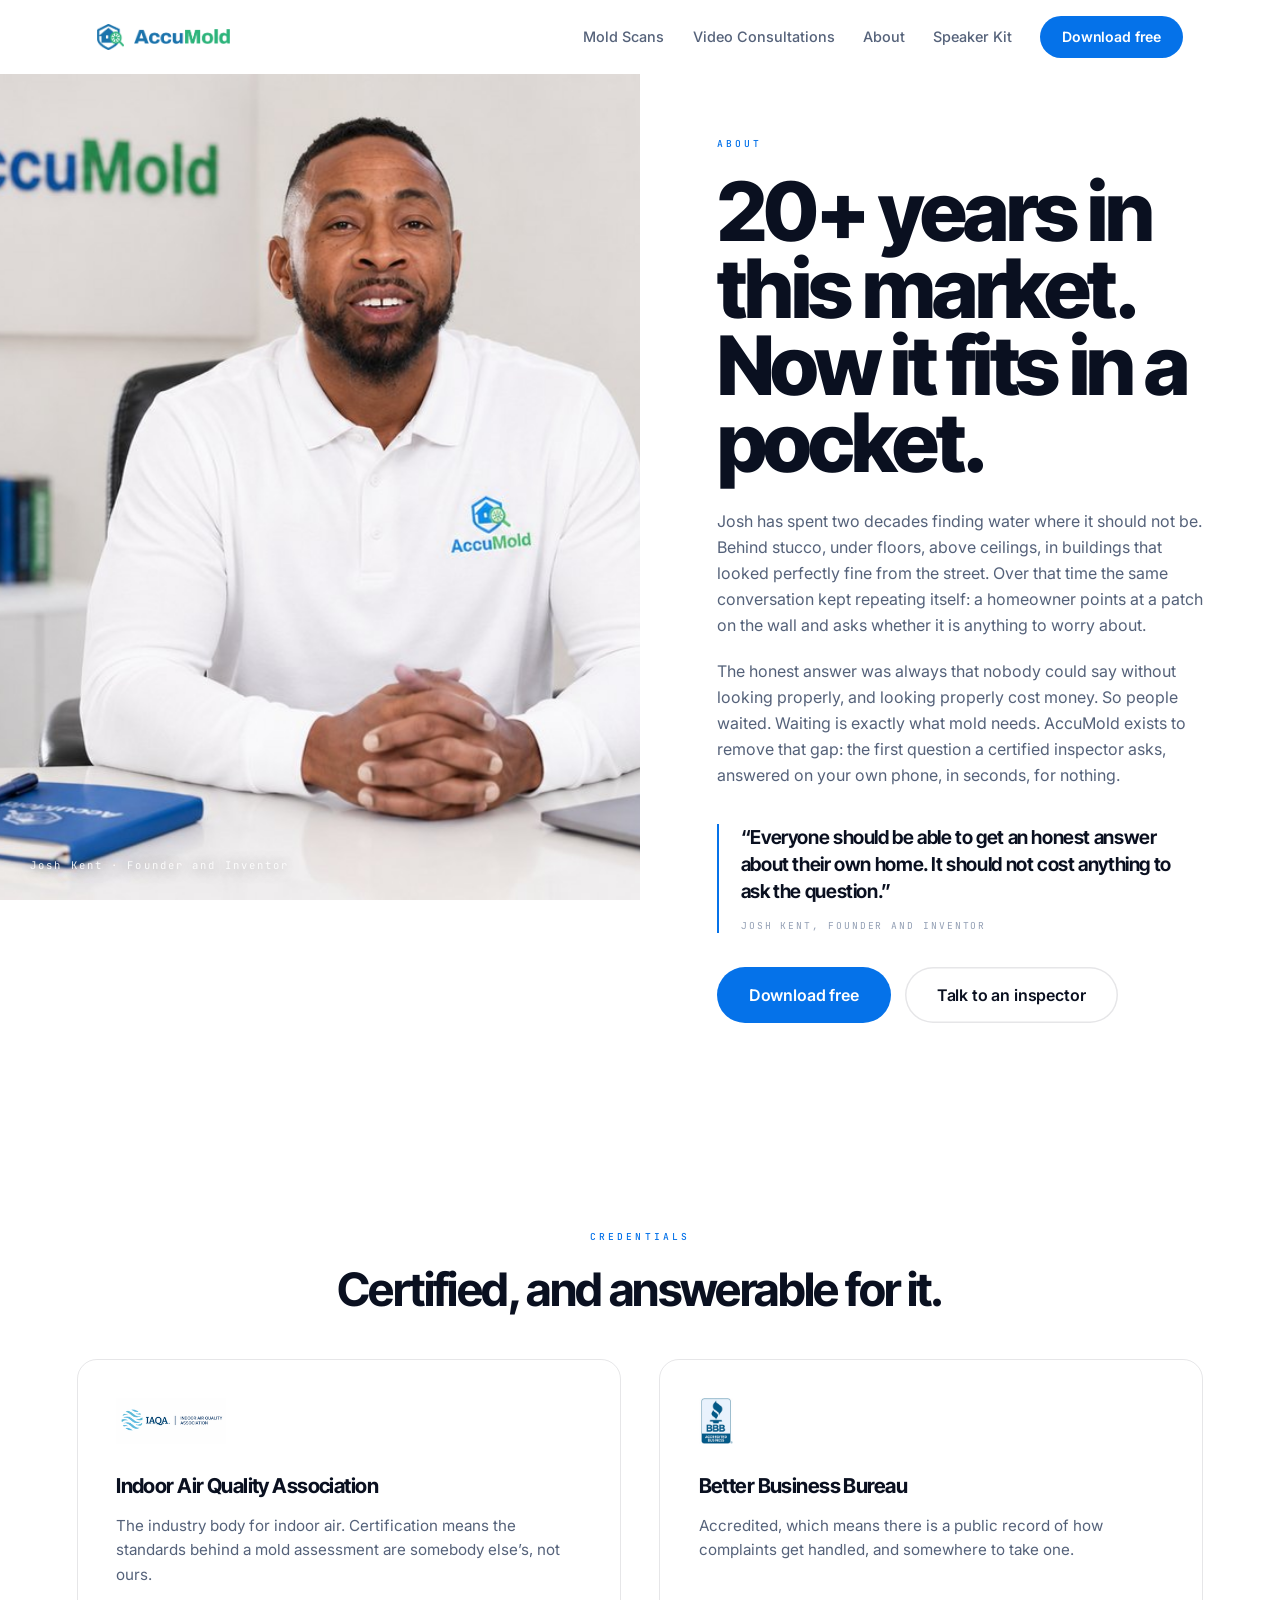
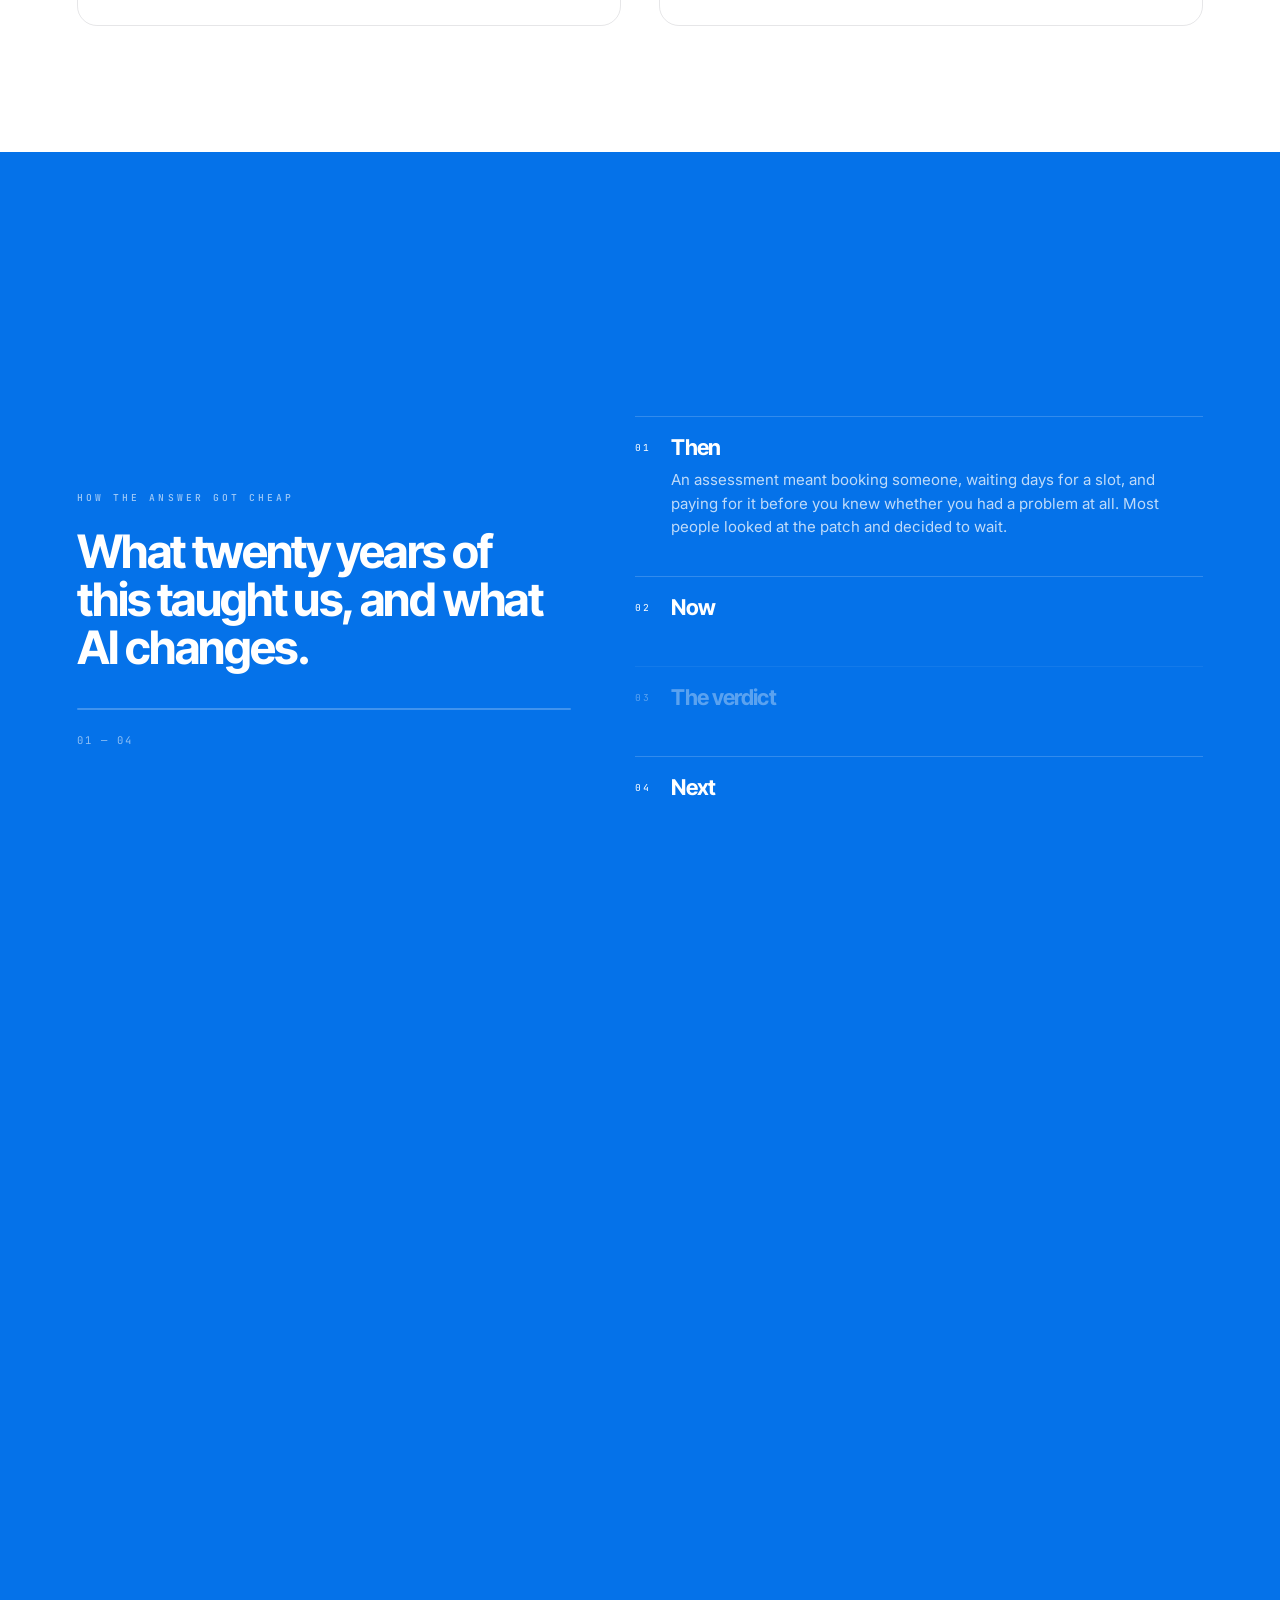
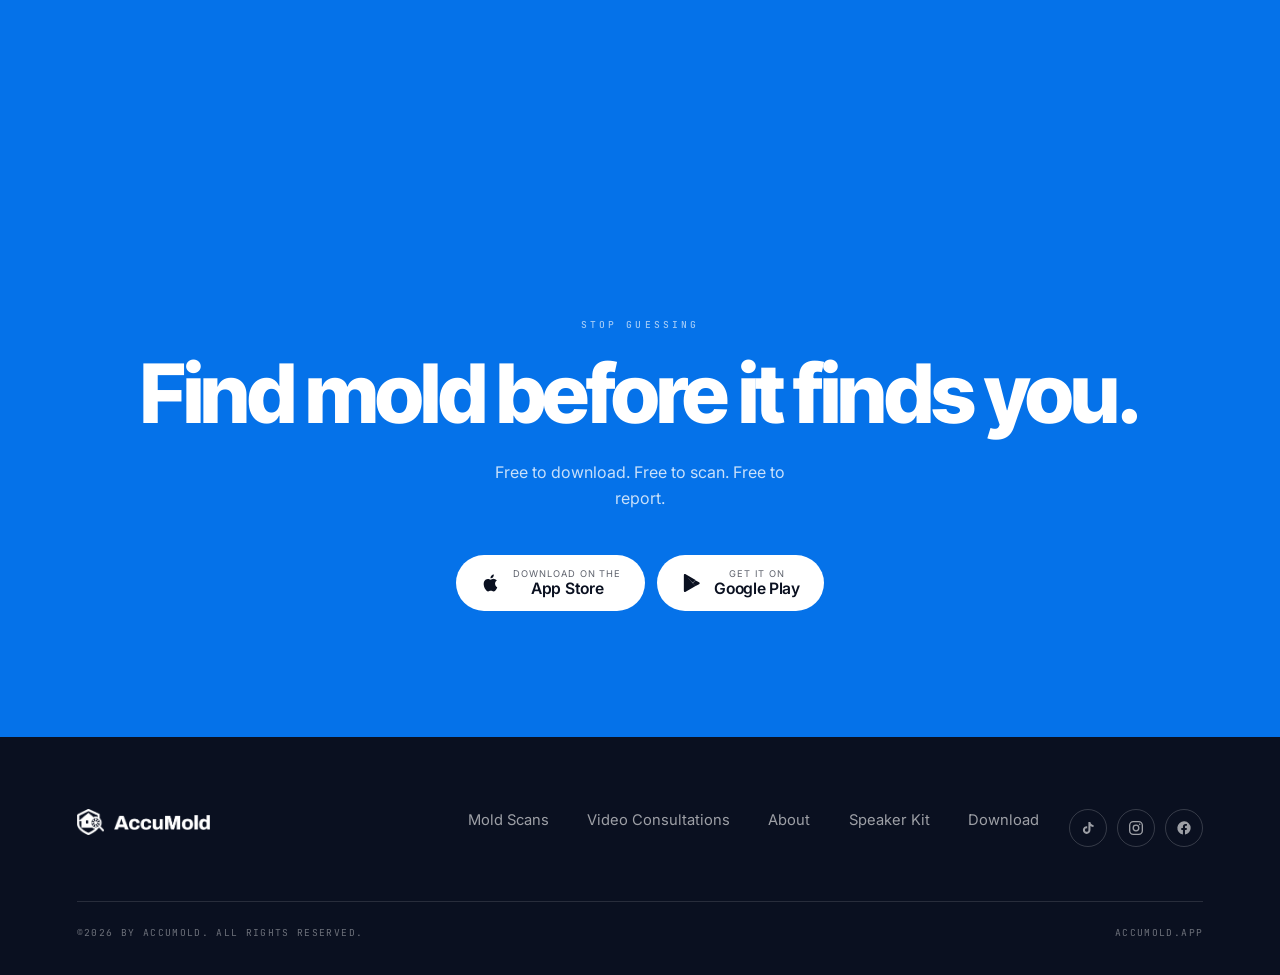
==== about.html @ d43b257e "Carry the chosen length into payment, and give the screens the app's room Picking 45 or 60 minutes s" ====
<!doctype html>
<html lang="en">
<head>
<meta charset="utf-8">
<meta name="viewport" content="width=device-width, initial-scale=1">
<title>About AccuMold</title>
<meta name="description" content="AccuMold is a free AI mold detector from founder Josh, IAQA certified and BBB accredited, with 20+ years in mold, moisture and water damage.">
<link rel="icon" href="assets/ui/favicon.png">
<link rel="preconnect" href="https://fonts.googleapis.com">
<link rel="preconnect" href="https://fonts.gstatic.com" crossorigin>
<link href="https://fonts.googleapis.com/css2?family=Inter:wght@400;500;600;700;800&family=Inter+Tight:wght@600;700;800&family=JetBrains+Mono:wght@400;500&display=swap" rel="stylesheet">
<link rel="stylesheet" href="css/v2.css?v=127">
<script>
/* Set before the loader can paint, so a repeat page hides it with no flash.
   sessionStorage, not localStorage: once per visit, and a person coming back
   tomorrow gets the loader again. try/catch because storage throws outright
   in some privacy modes. */
try{ if(sessionStorage.getItem('am-seen')) document.documentElement.className += ' seen'; }catch(e){}
</script>
<style>
/* Loader. Timed entirely in CSS — if the JS never runs, or throws, the page
   still uncovers itself on schedule. */
html.seen #load{ display:none }
#load{
  position:fixed; inset:0; z-index:9999; background:#fff;
  display:flex; flex-direction:column; align-items:center; justify-content:center; gap:24px;
  animation:ldOut .5s cubic-bezier(.16,1,.3,1) 1.85s forwards;
}
#load .ld-lens{ position:relative; width:104px; height:104px; display:grid; place-items:center; }
#load .ld-lens b{ position:absolute; width:17px; height:17px; border:2px solid #0572E9; }
#load .ld-lens b:nth-child(1){ top:0; left:0; border-right:0; border-bottom:0 }
#load .ld-lens b:nth-child(2){ top:0; right:0; border-left:0; border-bottom:0 }
#load .ld-lens b:nth-child(3){ bottom:0; right:0; border-left:0; border-top:0 }
#load .ld-lens b:nth-child(4){ bottom:0; left:0; border-right:0; border-top:0 }
#load .ld-sweep{
  position:absolute; left:9%; right:9%; top:0; height:1.5px;
  background:linear-gradient(90deg,transparent,#0572E9,transparent);
  z-index:2; animation:ldSweep 1.15s ease-in-out infinite;
}
#load img{ width:42px; height:auto; }
#load .ld-bar{ width:132px; height:2px; border-radius:2px; background:rgba(5,114,233,.16); overflow:hidden; }
#load .ld-bar i{ display:block; height:100%; width:0; background:#0572E9; animation:ldFill 1.85s cubic-bezier(.45,0,.15,1) forwards; }
@keyframes ldSweep{ 0%,100%{ top:4%; opacity:0 } 14%,86%{ opacity:1 } 50%{ top:calc(96% - 1.5px) } }
@keyframes ldFill{ to{ width:100% } }
@keyframes ldOut{ to{ opacity:0; visibility:hidden; pointer-events:none } }
@media(prefers-reduced-motion:reduce){
  #load{ animation-delay:.2s }
  #load .ld-sweep{ animation:none; top:50%; opacity:.5 }
  #load .ld-bar i{ animation-duration:.2s }
}
</style>
</head>
<body>

<div id="load" aria-hidden="true">
  <div class="ld-lens">
    <b></b><b></b><b></b><b></b>
    <i class="ld-sweep"></i>
    <img src="assets/ui/logo-mark.png" alt="">
  </div>
  <div class="ld-bar"><i></i></div>
</div>

<script>
/* The CSS animation does the fade, but animations are paused in a hidden tab.
   A timer still fires there, so this guarantees the loader is gone either way.
   Inline and immediate, so it does not wait on v2.js. */
try{ sessionStorage.setItem('am-seen','1'); }catch(e){}
setTimeout(function(){ var l = document.getElementById('load'); if (l) l.remove(); }, 2400);
</script>


<header class="nav" data-on="white">
  <div class="nav-in">
    <a class="brand" href="index.html" aria-label="AccuMold">
      <img src="assets/ui/logo-mark.png" alt="">
      <img class="word" src="assets/ui/logo-word.png" alt="AccuMold">
    </a>
    <button class="burger" aria-expanded="false" aria-label="Menu"><i></i><i></i><i></i></button>
    <nav class="links">
      <a href="index.html#how">Mold Scans</a>
      <!-- Reporting: hidden 9.16.26 on Josh's instruction until the page exists. Restore this link when it does. -->
      <a href="consultations.html">Video Consultations</a>
      <a href="about.html">About</a>
      <a href="speaker-kit.html">Speaker Kit</a>
      <a class="b" href="index.html#get">Download free</a>
    </nav>
  </div>
</header>

<!-- ============ 1 · JOSH ============ -->
<section class="jsplit">
  <figure class="jsplit-img">
    <img src="assets/team/josh.jpg" alt="Josh, founder of AccuMold, at his desk">
    <figcaption class="num">Josh Kent &middot; Founder and Inventor</figcaption>
  </figure>

  <div class="jsplit-txt">
    <div data-r>
      <p class="kicker">About</p>
      <h1 class="d2">20+ years in this market. Now it fits in a pocket.</h1>

      <p class="t1" style="margin:28px 0 0">
        Josh has spent two decades finding water where it should not be. Behind
        stucco, under floors, above ceilings, in buildings that looked perfectly
        fine from the street. Over that time the same conversation kept
        repeating itself: a homeowner points at a patch on the wall and asks
        whether it is anything to worry about.
      </p>
      <p class="t1" style="margin:20px 0 0">
        The honest answer was always that nobody could say without looking
        properly, and looking properly cost money. So people waited. Waiting is
        exactly what mold needs. AccuMold exists to remove that gap: the first
        question a certified inspector asks, answered on your own phone, in
        seconds, for nothing.
      </p>

      <blockquote class="pull">
        &ldquo;Everyone should be able to get an honest answer about their own
        home. It should not cost anything to ask the question.&rdquo;
        <cite>Josh Kent, Founder and Inventor</cite>
      </blockquote>

      <div class="row" style="margin-top:34px">
        <a class="b" href="index.html#get">Download free</a>
        <a class="b b-ghost" href="consultations.html">Talk to an inspector</a>
      </div>
    </div>
  </div>
</section>

<!-- ============ 3 · CREDENTIALS ============ -->
<section class="panel panel-auto">
  <div class="inner mid">
    <div data-r style="margin-bottom:clamp(34px,5vh,54px)">
      <p class="kicker">Credentials</p>
      <h2 class="d3">Certified, and answerable for it.</h2>
    </div>
    <div class="creds" data-r data-d="1">
      <div class="cred">
        <img src="assets/img/trust-iaqa.png" alt="Indoor Air Quality Association">
        <h3>Indoor Air Quality Association</h3>
        <p>The industry body for indoor air. Certification means the standards
          behind a mold assessment are somebody else&rsquo;s, not ours.</p>
      </div>
      <div class="cred">
        <img src="assets/img/trust-bbb.png" alt="BBB Accredited Business">
        <h3>Better Business Bureau</h3>
        <p>Accredited, which means there is a public record of how complaints
          get handled, and somewhere to take one.</p>
      </div>
    </div>
  </div>
</section>

<!-- ============ 4 · THE VISION, ON SCROLL ============ -->
<section class="vision blue" data-vision>
  <div class="v-stage">
    <div class="v-stick">
      <div class="v-grid">
        <div class="v-left">
          <p class="kicker">How the answer got cheap</p>
          <h2 class="d3">What twenty years of this taught us, and what AI changes.</h2>
          <div class="v-rail"><i></i></div>
          <span class="num" data-v-count>01 / 04</span>
        </div>

        <ol class="v-steps">
          <li class="on">
            <span class="n">01</span>
            <div>
              <h3>Then</h3>
              <p>An assessment meant booking someone, waiting days for a slot, and paying for it before you knew whether you had a problem at all. Most people looked at the patch and decided to wait.</p>
            </div>
          </li>
          <li>
            <span class="n">02</span>
            <div>
              <h3>Now</h3>
              <p>One photo, answered in seconds, free and with no limit on how many. It is the same first question a certified inspector asks, asked by the app instead.</p>
            </div>
          </li>
          <li>
            <span class="n">03</span>
            <div>
              <h3>The verdict</h3>
              <p>Low, Moderate or High, with the reasoning written out. Low means keep an eye on it. Moderate means dry it out and scan again in 48 hours. High means get it looked at.</p>
            </div>
          </li>
          <li>
            <span class="n">04</span>
            <div>
              <h3>Next</h3>
              <p>Humidity and temperature watched over time, so the app can tell you a room is heading for trouble before there is anything to photograph.</p>
            </div>
          </li>
        </ol>
      </div>
    </div>
  </div>
</section>

<!-- ============ 6 · DOWNLOAD ============ -->
<section class="panel blue panel-auto" id="get">
  <div class="inner mid">
    <div data-r>
      <p class="kicker">Stop guessing</p>
      <h2 class="d2 narrow">Find mold before it finds you.</h2>
      <p class="t1" style="max-width:34ch;margin:28px auto 44px">Free to download. Free to scan. Free to report.</p>
    </div>
    <div class="stores" data-r data-d="1"><a class="store" href="https://apps.apple.com/us/app/accumold-ai-mold-detector/id6756345105" target="_blank" rel="noopener"><svg width="22" height="22" viewBox="0 0 24 24" fill="currentColor"><path d="M16.4 12.8c0-2.3 1.9-3.4 2-3.5-1.1-1.6-2.8-1.8-3.4-1.8-1.4-.2-2.8.9-3.5.9s-1.8-.8-3-.8c-1.5 0-2.9.9-3.7 2.3-1.6 2.7-.4 6.8 1.1 9 .8 1.1 1.7 2.3 2.9 2.3 1.2 0 1.6-.7 3-.7s1.8.7 3 .7 2-1.1 2.8-2.2c.9-1.2 1.2-2.4 1.2-2.5 0 0-2.4-.9-2.4-3.7ZM14.2 5.6c.6-.8 1-1.9.9-3-.9 0-2 .6-2.7 1.4-.6.7-1.1 1.8-.9 2.9 1 0 2.1-.5 2.7-1.3Z"/></svg><div><span>Download on the</span><strong>App Store</strong></div></a><a class="store" href="https://play.google.com/store/apps/details?id=com.accumold.ai" target="_blank" rel="noopener"><svg width="22" height="22" viewBox="0 0 24 24" fill="currentColor"><path d="M3.6 2.3c-.3.3-.5.8-.5 1.5v16.4c0 .7.2 1.2.5 1.5l.1.1 9.2-9.2v-.2L3.6 2.3ZM16 15.3l-3-3v-.2l3-3 .1.1 3.6 2c1 .6 1 1.6 0 2.2l-3.7 1.9ZM15.9 15.4 12.8 12.3 3.6 21.5c.3.4.9.4 1.5.1l10.8-6.2M15.9 8.6 5.1 2.4c-.6-.4-1.2-.3-1.5.1l9.2 9.2 3.1-3.1Z"/></svg><div><span>Get it on</span><strong>Google Play</strong></div></a></div>
  </div>
</section>

<footer class="foot">
  <div class="foot-in">
    <div class="foot-top">
      <a class="brand" href="index.html">
        <img src="assets/ui/logo-mark.png" alt="" style="filter:brightness(0) invert(1)">
        <img class="word" src="assets/ui/logo-word.png" alt="AccuMold" style="filter:brightness(0) invert(1)">
      </a>
      <nav class="foot-nav">
        <a href="index.html#how">Mold Scans</a>
        <!-- Reporting: hidden 9.16.26 on Josh's instruction until the page exists. Restore this link when it does. -->
        <a href="consultations.html">Video Consultations</a>
        <a href="about.html">About</a>
        <a href="speaker-kit.html">Speaker Kit</a>
        <a href="index.html#get">Download</a>
      </nav>
      <div class="socials">
        <a href="#" aria-label="TikTok"><svg viewBox="0 0 24 24" fill="currentColor"><path d="M16.6 5.8a4.9 4.9 0 0 1-1-2.8h-3v12.2a2.6 2.6 0 1 1-1.8-2.5V9.5a5.7 5.7 0 1 0 4.9 5.6V9.1a8 8 0 0 0 4.6 1.5v-3a4.8 4.8 0 0 1-3.7-1.8Z"/></svg></a>
        <a href="#" aria-label="Instagram"><svg viewBox="0 0 24 24" fill="none" stroke="currentColor" stroke-width="2"><rect x="2.5" y="2.5" width="19" height="19" rx="5.5"/><circle cx="12" cy="12" r="4.2"/><circle cx="17.6" cy="6.4" r="1.2" fill="currentColor" stroke="none"/></svg></a>
        <a href="#" aria-label="Facebook"><svg viewBox="0 0 24 24" fill="currentColor"><path d="M22 12a10 10 0 1 0-11.6 9.9v-7H7.9V12h2.5V9.8c0-2.5 1.5-3.9 3.8-3.9 1.1 0 2.2.2 2.2.2v2.5h-1.3c-1.2 0-1.6.8-1.6 1.6V12h2.8l-.4 2.9h-2.4v7A10 10 0 0 0 22 12Z"/></svg></a>
      </div>
    </div>
    <div class="foot-base">
      <span>&copy;2026 by AccuMold. All rights reserved.</span>
      <span>accumold.app</span>
    </div>
  </div>
</footer>

<script src="js/v2.js?v=127"></script>
</body>
</html>
---- css/v2.css ----
/* ============================================================
   AccuMold — v2
   Two colours. Enormous type. One idea per screen.
   Blue is a field, not an accent. White is the other field.
   ============================================================ */

:root{
  --blue:      #0572E9;   /* the brand blue */
  --blue-deep: #0459B8;
  --blue-lift: #2E8CF5;
  --blue-pale: #E4F0FE;
  --white:     #FFFFFF;
  --ink:       #0A1020;
  --ink-2:     #55627A;
  --ink-3:     #94A0B5;
  --green:     #22B473;   /* safe. only ever safe. */
  --amber:     #E4A854;
  --red:       #E5484D;
  --line:      rgba(10,16,32,.10);
  --line-inv:  rgba(255,255,255,.22);

  --gut: clamp(22px, 6vw, 90px);
  --maxw: 1240px;
  --nav-h: 74px;

  --ease: cubic-bezier(.16,1,.3,1);
  --f: "Inter", -apple-system, BlinkMacSystemFont, "Segoe UI", sans-serif;
  --fd: "Inter Tight", "Inter", -apple-system, sans-serif;
  --fm: "JetBrains Mono", ui-monospace, "SF Mono", Menlo, monospace;
}

*,*::before,*::after{ box-sizing:border-box; }
html{ -webkit-text-size-adjust:100%; }
body{
  margin:0; background:var(--white); color:var(--ink);
  font-family:var(--f); font-size:17px; line-height:1.5;
  -webkit-font-smoothing:antialiased; -moz-osx-font-smoothing:grayscale;
  overflow-x:hidden;
}
img,video,canvas,svg{ display:block; max-width:100%; }
a{ color:inherit; text-decoration:none; }
button{ font:inherit; color:inherit; background:none; border:0; cursor:pointer; }
:focus-visible{ outline:2px solid var(--blue); outline-offset:4px; }
::selection{ background:var(--blue); color:#fff; }

/* ---------- Type ---------- */
.d1{ font-family:var(--fd); font-size:clamp(3.1rem, 10.4vw, 9.6rem); line-height:.85; letter-spacing:-.05em; font-weight:800; margin:0; }
.d2{ font-family:var(--fd); font-size:clamp(2.3rem, 6.4vw, 5.4rem);  line-height:.94; letter-spacing:-.042em; font-weight:800; margin:0; }
.d3{ font-family:var(--fd); font-size:clamp(1.8rem, 3.6vw, 2.9rem);  line-height:1.04; letter-spacing:-.035em; font-weight:700; margin:0; }
.t1{ font-size:clamp(1rem,1.25vw,1.16rem); line-height:1.62; color:var(--ink-2); margin:0; }
.kicker{
  font-family:var(--fm); font-size:.6rem; letter-spacing:.32em; text-transform:uppercase;
  color:var(--blue); margin:0 0 22px; font-weight:500;
}
.num{ font-family:var(--fm); font-size:.66rem; letter-spacing:.2em; color:var(--ink-3); }

/* ---------- Panels ---------- */
.panel{
  position:relative; min-height:100svh; display:grid; place-items:center;
  padding:calc(var(--nav-h) + 6vh) var(--gut) 10vh; overflow:hidden;
}
.panel-auto{ min-height:0; padding-block:clamp(80px,14vh,180px); }
.inner{ width:100%; max-width:min(var(--maxw),100%); min-width:0; margin-inline:auto; }
.mid{ text-align:center; }
.mid .kicker{ display:block; }
.narrow{ max-width:24ch; margin-inline:auto; }
.narrow-w{ max-width:46ch; margin-inline:auto; }

/* blue field */
.blue{ background:var(--blue); color:#fff; }
.blue .t1{ color:rgba(255,255,255,.78); }
.blue .kicker{ color:rgba(255,255,255,.62); }
.blue .num{ color:rgba(255,255,255,.5); }

/* ---------- Buttons ---------- */
.b{
  display:inline-flex; align-items:center; justify-content:center; gap:10px;
  height:56px; padding:0 32px; border-radius:100px; font-weight:600; font-size:1rem;
  letter-spacing:-.01em; background:var(--blue); color:#fff;
  transition:transform .35s var(--ease), background .25s, box-shadow .35s var(--ease);
}
.b:hover{ transform:translateY(-2px); background:var(--blue-deep); }
.b-ghost{ background:transparent; color:var(--ink); box-shadow:inset 0 0 0 1.5px var(--line); }
.b-ghost:hover{ background:transparent; box-shadow:inset 0 0 0 1.5px var(--blue); color:var(--blue); }
.blue .b{ background:#fff; color:var(--blue); }
.blue .b:hover{ background:#fff; }
.blue .b-ghost{ background:transparent; color:#fff; box-shadow:inset 0 0 0 1.5px var(--line-inv); }
.blue .b-ghost:hover{ box-shadow:inset 0 0 0 1.5px #fff; color:#fff; }
.row{ display:flex; gap:14px; flex-wrap:wrap; }
.row.mid{ justify-content:center; }

/* ---------- Nav ---------- */
/* The nav is fixed, so it must be opaque. Without a background every
   section's text scrolled visibly underneath it. */
.nav{
  position:fixed; inset:0 0 auto 0; z-index:900; height:var(--nav-h);
  display:flex; align-items:center;
  background:var(--white); border-bottom:1px solid transparent;
  transition:background .45s var(--ease), border-color .45s var(--ease);
}
.nav[data-on="blue"]{ background:var(--blue); }
.nav.scrolled{ border-bottom-color:var(--line); }
.nav[data-on="blue"].scrolled{ border-bottom-color:rgba(255,255,255,.2); }
.nav-in{
  width:100%; max-width:var(--maxw); margin-inline:auto; padding-inline:var(--gut);
  display:flex; align-items:center; gap:30px;
}
.brand{ display:flex; align-items:center; gap:10px; margin-right:auto; }
.brand img{ height:26px; width:auto; }
.brand img.word{ height:15px; }
.links{ display:flex; align-items:center; gap:clamp(16px,2.2vw,34px); }
.links a{
  font-size:.9rem; font-weight:500; color:var(--ink-2); transition:color .25s; white-space:nowrap;
}
.links a:hover{ color:var(--ink); }
.nav[data-on="blue"] .links a{ color:rgba(255,255,255,.72); }
.nav[data-on="blue"] .links a:hover{ color:#fff; }
.nav[data-on="blue"] .brand img{ filter:brightness(0) invert(1); }
.nav[data-on="blue"] .burger i{ background:#fff; }
/* `.links a` out-specifies `.b`, so the CTA label has to be set here or it
   inherits the muted nav-link colour and disappears into the blue pill. */
.nav .b{ height:42px; padding:0 22px; font-size:.88rem; }
.nav .links a.b{ color:#fff; font-weight:600; }
.nav .links a.b:hover{ color:#fff; }
.nav[data-on="blue"] .links a.b{ background:#fff; color:var(--blue); }
.nav[data-on="blue"] .links a.b:hover{ background:#fff; color:var(--blue-deep); }

.burger{ display:none; width:40px; height:40px; flex-direction:column; justify-content:center; align-items:center; gap:6px; }
.burger i{ width:20px; height:1.6px; background:var(--ink); transition:.3s var(--ease); }
.burger[aria-expanded="true"] i:nth-child(1){ transform:translateY(7.6px) rotate(45deg); }
.burger[aria-expanded="true"] i:nth-child(2){ opacity:0; }
.burger[aria-expanded="true"] i:nth-child(3){ transform:translateY(-7.6px) rotate(-45deg); }

@media(max-width:900px){
  .burger{ display:flex; }
  .links{
    position:fixed; inset:var(--nav-h) 0 auto 0; flex-direction:column; align-items:stretch; gap:0;
    background:var(--white); padding:10px var(--gut) 28px; border-bottom:1px solid var(--line);
    transform:translateY(-10px); opacity:0; pointer-events:none; transition:.3s var(--ease);
  }
  .nav[data-on="blue"] .links{ background:var(--blue); border-bottom-color:var(--line-inv); }
  .links.open{ transform:none; opacity:1; pointer-events:auto; }
  .links a{ padding:16px 0; font-size:1.1rem; border-bottom:1px solid var(--line); }
  .nav[data-on="blue"] .links a{ border-bottom-color:var(--line-inv); }
  .links .b{ margin-top:20px; height:52px; }
}

/* ---------- HERO SCANNER ---------- */
/* The hero scrolls away like any other panel. Pinning it made it show
   through everything below, which is the opposite of a clean break. */
.hero{ background:var(--white); }
.panel{ background:var(--white); }
.panel.blue{ background:var(--blue); }
.hero + *{ box-shadow:0 -1px 0 var(--line); }
.hero-cue{
  position:absolute; z-index:4; left:50%; bottom:clamp(74px,10vh,104px); transform:translateX(-50%);
  width:22px; height:36px; border:1.5px solid var(--line); border-radius:100px;
}
.hero-cue::after{
  content:""; position:absolute; left:50%; top:7px; width:3px; height:7px; border-radius:3px;
  background:var(--blue); transform:translateX(-50%); animation:cue 1.9s var(--ease) infinite;
}
@keyframes cue{ 0%{ opacity:0; transform:translate(-50%,0) } 30%{opacity:1} 70%{ opacity:1; transform:translate(-50%,14px) } 100%{ opacity:0; transform:translate(-50%,14px) } }
@media(max-width:820px){ .hero-cue{ display:none } }
.hero-field{ position:absolute; inset:0; z-index:0; }
.hero-field canvas{ width:100%; height:100%; }
.hero-in{ position:relative; z-index:2; text-align:center; pointer-events:none; }
.hero-in .b{ pointer-events:auto; }
.hero h1{ margin:0 0 26px; }
.hero h1 em{ font-style:normal; color:var(--blue); }
.hero .t1{ margin:0 auto 38px; max-width:30ch; }

/* The hero reticle is the app's detection frame, not an invented lens:
   square bounding box, corner brackets, circular target, green centre dot. */
.lens{
  position:absolute; z-index:1; left:50%; top:50%; width:var(--d,300px); height:var(--d,300px);
  transform:translate(-50%,-50%); pointer-events:none;
  border:1.5px solid rgba(5,114,233,.9);
  box-shadow:0 0 0 1px rgba(255,255,255,.7), 0 0 60px rgba(30,111,184,.14);
  transition:opacity .5s;
}
.lens b{ position:absolute; width:18px; height:18px; border:2.5px solid #0572E9; }
.lens b:nth-child(1){ top:-2px; left:-2px;  border-right:0; border-bottom:0; }
.lens b:nth-child(2){ top:-2px; right:-2px; border-left:0;  border-bottom:0; }
.lens b:nth-child(3){ bottom:-2px; left:-2px;  border-right:0; border-top:0; }
.lens b:nth-child(4){ bottom:-2px; right:-2px; border-left:0; border-top:0; }
.lens::before{                       /* circular target */
  content:""; position:absolute; left:50%; top:50%; width:46%; aspect-ratio:1;
  transform:translate(-50%,-50%); border:1.5px solid rgba(5,114,233,.7); border-radius:50%;
}
.lens::after{                        /* centre dot */
  content:""; position:absolute; left:50%; top:50%; width:6px; height:6px; border-radius:50%;
  background:#22B473; transform:translate(-50%,-50%); box-shadow:0 0 0 3px rgba(34,180,115,.25);
}
.lens-label{
  position:absolute; left:50%; top:-30px; transform:translateX(-50%);
  font-family:var(--fm); font-size:.54rem; letter-spacing:.1em; text-transform:uppercase;
  color:#0572E9; white-space:nowrap;
}
.lens-label[data-hit="1"]{ color:#fff; background:#E5484D; padding:4px 10px; border-radius:6px; }

/* readout under the lens */
.readout{
  position:absolute; z-index:3; left:50%; bottom:clamp(26px,6vh,54px); transform:translateX(-50%);
  display:flex; gap:26px; align-items:center; font-family:var(--fm);
  font-size:.62rem; letter-spacing:.16em; text-transform:uppercase; color:var(--ink-3);
  white-space:nowrap;
}
.readout b{ color:var(--ink); font-weight:500; }
.readout .sep{ width:1px; height:12px; background:var(--line); }
.readout .lv[data-lv="clear"]{ color:var(--green); }
.readout .lv[data-lv="found"]{ color:var(--red); }
@media(max-width:640px){ .readout{ font-size:.55rem; gap:14px; } }

/* A survey pin sits on the page permanently — a small mark saying "there is
   something here". Scanning it is what turns it into a finding. */
.tag{ position:absolute; z-index:3; transform:translate(-50%,-50%); pointer-events:none; }
.tag::before,.tag::after{
  content:""; position:absolute; left:50%; top:50%; background:rgba(5,114,233,.45);
  transition:background .35s var(--ease);
}
.tag::before{ width:13px; height:1px; transform:translate(-50%,-50%); }
.tag::after{ width:1px; height:13px; transform:translate(-50%,-50%); }
.tag.on::before,.tag.on::after{ background:var(--blue); }

.tag i, .tag span{ opacity:0; transition:opacity .4s var(--ease); }
.tag.on i, .tag.on span{ opacity:1; }
.tag i{
  display:block; width:var(--w,140px); height:var(--h,110px);
  border:1px solid var(--blue); transform:translate(-50%,-50%);
  position:absolute; left:50%; top:50%;
}
.tag span{
  position:absolute; left:50%; top:50%; transform:translate(-50%,calc(-50% - var(--h,110px)/2 - 16px));
  font-family:var(--fm); font-size:.56rem; letter-spacing:.14em; text-transform:uppercase;
  background:var(--blue); color:#fff; padding:4px 9px; white-space:nowrap;
}
@media(max-width:820px){ .tag{ display:none; } }

/* ---------- Statement lines ---------- */
.lines{ list-style:none; margin:0; padding:0; }
.lines li{
  font-family:var(--fd);
  font-size:clamp(1.35rem,2.9vw,2.3rem); line-height:1.28; letter-spacing:-.032em; font-weight:700;
  padding:clamp(18px,2.4vw,30px) 0; border-top:1px solid var(--line-inv);
  display:flex; align-items:baseline; gap:clamp(14px,2.4vw,34px);
}
.lines li:last-child{ border-bottom:1px solid var(--line-inv); }
.lines .n{ font-family:var(--fm); font-size:.62rem; letter-spacing:.2em; opacity:.55; flex:none; }
@media(max-width:600px){ .lines li{ display:block } .lines .n{ display:block; margin-bottom:10px } }

/* ---------- Steps: device centred, giant numeral behind ---------- */
.steps{ position:relative; display:flex; flex-direction:column; align-items:center; width:100%; }
.steps-figure{ position:relative; display:grid; place-items:center; width:100%; }
.steps-copy{ width:100%; }
.ghost{
  position:absolute; z-index:0; inset:0; display:grid; place-items:center;
  font-size:min(30vw,22rem); font-weight:800; letter-spacing:-.06em; line-height:.8;
  color:var(--blue-pale); user-select:none; pointer-events:none;
}
.blue .ghost{ color:rgba(255,255,255,.10); }
.steps-copy{ margin-top:clamp(18px,2.6vh,32px); text-align:center; position:relative; z-index:2; min-height:7.4em; }
.step{ position:absolute; inset:0; visibility:hidden; }
.step.on{ visibility:visible; animation:stepIn .5s var(--ease); }
@keyframes stepIn{ from{ opacity:0; transform:translateY(16px) } to{ opacity:1; transform:none } }
.step h3{ font-family:var(--fd); font-size:clamp(1.6rem,3vw,2.35rem); letter-spacing:-.04em; line-height:1; margin:0 0 14px; font-weight:700; }
.step p{ margin:0 auto; max-width:40ch; font-size:clamp(.98rem,1.15vw,1.08rem); line-height:1.6; color:var(--ink-2); }
.blue .step p{ color:rgba(255,255,255,.78); }
.dots{ display:flex; gap:8px; justify-content:center; margin-top:clamp(16px,2.4vh,28px); }
.dots button{ width:34px; height:3px; border-radius:3px; background:var(--line); transition:.3s; }
.blue .dots button{ background:rgba(255,255,255,.25); }
.dots button[aria-current="true"]{ background:var(--blue); width:52px; }
.blue .dots button[aria-current="true"]{ background:#fff; }

/* ---------- Phone ---------- */
.phone{
  position:relative; z-index:1; width:min(212px,46vw); padding:2.1%;
  border-radius:15%/7.1%;
  background:linear-gradient(152deg,#454A55 0%,#0D1016 26%,#0D1016 72%,#3A3F49 100%);
  box-shadow:0 44px 86px -26px rgba(10,20,50,.44), 0 5px 16px rgba(10,20,50,.16),
             inset 0 0 0 1.5px rgba(255,255,255,.12);
}
/* dynamic island */
.phone::after{
  content:""; position:absolute; z-index:4; top:3.1%; left:50%; transform:translateX(-50%);
  width:30%; height:2.15%; border-radius:100px; background:#05070B;
}
/* side rails */
.phone i.btn-l,.phone i.btn-r{ position:absolute; width:1.6%; border-radius:2px; background:#2B303A; }
.phone i.btn-l{ left:-1.1%; top:20%;  height:12.4%; }
.phone i.btn-r{ right:-1.1%; top:24%; height:9.2%; }
.phone-s{
  position:relative; width:100%; aspect-ratio:1179/2556;
  border-radius:12.6%/5.9%; overflow:hidden; background:#F2F5F9;
}
.phone-s img{ position:absolute; inset:0; width:100%; height:100%; object-fit:cover; z-index:1; visibility:hidden; }
.steps-figure.drag{ cursor:grab; }
.steps-figure.drag:active{ cursor:grabbing; }
.phone-s img.on{ z-index:2; visibility:visible; animation:stepIn .45s var(--ease); }

/* ---------- Big centred figure ---------- */
.figure{ width:min(420px,84vw); margin-inline:auto; border-radius:20px; overflow:hidden; }
.figure img{ width:100%; }

/* ---------- Split (used sparingly) ---------- */
.two{ display:grid; grid-template-columns:1fr 1fr; gap:clamp(30px,6vw,90px); align-items:center; }
@media(max-width:860px){ .two{ grid-template-columns:1fr; text-align:center; } .two .narrow-w{ margin-inline:auto } }

/* ---------- Price ---------- */
.tiers{ display:grid; grid-template-columns:repeat(4,1fr); gap:1px; background:var(--line-inv); border-block:1px solid var(--line-inv); }
@media(max-width:860px){ .tiers{ grid-template-columns:1fr 1fr } }
@media(max-width:520px){ .tiers{ grid-template-columns:1fr } }
.tier{
  background:var(--blue); padding:clamp(26px,3vw,40px) clamp(18px,2vw,28px); text-align:center;
  transition:background .3s var(--ease);
}
/* the same gesture as the consultations cards, inverted for the blue field */
.tier:hover{ background:rgba(255,255,255,.12); }
.tier .amt{ font-family:var(--fd); font-size:clamp(2.1rem,3.6vw,3rem); font-weight:800; letter-spacing:-.045em; line-height:1; margin:14px 0 8px; }
.tier .amt sup{ font-size:.4em; top:-.8em; font-weight:600; }
.tier .lb{ font-family:var(--fm); font-size:.6rem; letter-spacing:.18em; text-transform:uppercase; opacity:.62; }
.tier p{ margin:14px 0 0; font-size:.9rem; color:rgba(255,255,255,.72); line-height:1.45; }

/* ---------- Stores ---------- */
.stores{ display:flex; gap:12px; flex-wrap:wrap; justify-content:center; }
.store{
  display:flex; align-items:center; gap:11px; height:56px; padding:0 24px; border-radius:100px;
  background:var(--ink); color:#fff; transition:transform .3s var(--ease), opacity .3s;
}
.blue .store{ background:#fff; color:var(--ink); }
.store:hover{ transform:translateY(-2px); }
.store.soon{ opacity:.42; pointer-events:none; }
.store span{ display:block; font-size:.58rem; letter-spacing:.1em; text-transform:uppercase; opacity:.65; line-height:1.3; }
.store strong{ display:block; font-size:.98rem; font-weight:600; letter-spacing:-.02em; line-height:1.2; }

/* ---------- the market panel, two states in turn ----------
   Both headlines occupy the same grid cell, so the block is already as tall
   as the taller line and nothing below it moves when they swap. */
.cyc-lines{ display:grid; }
.cyc-lines > span{
  grid-area:1 / 1;
  opacity:0; transform:translateY(14px);
  transition:opacity .55s var(--ease), transform .55s var(--ease);
}
.cyc-lines > span.on{ opacity:1; transform:none; }

.cyc-foot{
  display:flex; align-items:center; justify-content:center;
  gap:clamp(12px,1.6vw,20px); flex-wrap:wrap;
  margin-top:clamp(30px,4.5vh,50px);
}
.cyc-dots{ display:flex; gap:7px; }
.cyc-dots i{
  width:6px; height:6px; border-radius:50%;
  background:rgba(255,255,255,.34); transition:background .4s, width .4s var(--ease);
}
.cyc-dots i.on{ background:#fff; width:18px; border-radius:100px; }
.cyc-src{ margin:0; color:rgba(255,255,255,.55); }

@media(prefers-reduced-motion:reduce){
  .cyc-lines > span{ transition:none; }
}

/* ---------- Reveal ---------- */
[data-r]{ opacity:0; transform:translateY(20px); }
[data-r].in{ opacity:1; transform:none; transition:opacity .9s var(--ease), transform .9s var(--ease); }
[data-r][data-d="1"].in{ transition-delay:.1s } [data-r][data-d="2"].in{ transition-delay:.2s }
[data-r][data-d="3"].in{ transition-delay:.3s } [data-r][data-d="4"].in{ transition-delay:.4s }

/* ---------- Footer ---------- */
.foot{ background:var(--ink); color:#fff; padding:clamp(56px,8vh,88px) var(--gut) 34px; }
.foot-in{ max-width:var(--maxw); margin-inline:auto; }
.foot-top{ display:flex; gap:30px; flex-wrap:wrap; justify-content:space-between; align-items:flex-start; }
.foot a{ color:rgba(255,255,255,.6); transition:color .25s; }
.foot a:hover{ color:#fff; }
.foot-nav{ display:flex; gap:clamp(18px,3vw,42px); flex-wrap:wrap; font-size:.92rem; }
.foot-base{
  margin-top:clamp(34px,6vh,60px); padding-top:24px; border-top:1px solid rgba(255,255,255,.12);
  display:flex; gap:16px; flex-wrap:wrap; justify-content:space-between;
  font-family:var(--fm); font-size:.6rem; letter-spacing:.14em; text-transform:uppercase; color:rgba(255,255,255,.4);
}
.socials{ display:flex; gap:10px; }
.socials a{ width:38px; height:38px; border-radius:50%; display:grid; place-items:center; border:1px solid rgba(255,255,255,.18); }
.socials a:hover{ background:#fff; color:var(--ink); }
.socials svg{ width:16px; height:16px; }

@media(prefers-reduced-motion:reduce){
  *,*::before,*::after{ animation-duration:.01ms !important; transition-duration:.01ms !important; }
  [data-r]{ opacity:1; transform:none; }
}

/* ============================================================
   Sub-page components
   ============================================================ */

/* ---------- Plans ---------- */
.plans{ display:grid; grid-template-columns:repeat(4,1fr); gap:clamp(14px,1.6vw,22px); align-items:stretch; }
@media(max-width:1000px){ .plans{ grid-template-columns:1fr 1fr; } }
/* ---------- Prices, driven by the scrollbar ----------
   Below 900px the row is wider than the screen. Rather than a separate swipe
   gesture, the stage is made tall, the row pins inside it, and scrolling down
   walks the cards sideways. When they run out the page carries on down. JS
   sets the stage height from the real overflow, so this is inert wherever the
   row already fits — desktop included. */
/* .panel sets overflow:hidden, which kills position:sticky inside it: the
   panel becomes the sticky element's scroll container and never scrolls. This
   section has no bleeding decoration to clip. */
.panel-flow{ overflow:visible; }
.plans-hint{ display:none; text-align:center; margin-top:22px; }
.plans-hint .ph-rail{
  display:block; width:120px; height:2px; margin:0 auto 12px;
  background:var(--line); border-radius:2px; overflow:hidden;
}
.plans-hint .ph-rail i{ display:block; height:100%; width:0; background:var(--blue); }

@media(max-width:900px){
  .plans-stick{ overflow:hidden; }
  .plans{
    display:flex; gap:14px; width:max-content; align-items:stretch;
    will-change:transform;
  }
  .plan{ flex:0 0 min(300px,76vw); }
  .plans-hint{ display:block; }
}
/* no JS, or motion turned down: it stays a plain swipe rather than a stuck page */
@media(max-width:900px){
  html:not(.hs) .plans{ width:auto; overflow-x:auto; scroll-snap-type:x mandatory; scrollbar-width:none; }
  html:not(.hs) .plans::-webkit-scrollbar{ display:none }
  html:not(.hs) .plan{ scroll-snap-align:center; }
}
@media(prefers-reduced-motion:reduce){
  .plans-stage{ height:auto !important; }
  .plans-stick{ position:static !important; height:auto !important; }
  .plans{ transform:none !important; overflow-x:auto; }
}
.plan{
  display:flex; flex-direction:column; padding:clamp(24px,2.4vw,34px);
  border:1px solid var(--line); border-radius:20px; background:var(--white);
  transition:background .3s var(--ease), border-color .3s var(--ease),
             transform .3s var(--ease), box-shadow .3s var(--ease);
}
/* Blue is the hover state, not a permanent "recommended" badge — nothing
   should be shouting while the page is at rest. :focus-within keeps the
   card reachable when you tab into its button. */
.plan:hover,.plan:focus-within{
  background:var(--blue); border-color:var(--blue); color:#fff;
  transform:translateY(-4px); box-shadow:0 20px 44px -24px rgba(5,114,233,.6);
}
.plan .lb{ font-family:var(--fm); font-size:.6rem; letter-spacing:.2em; text-transform:uppercase; color:var(--ink-3); }
.plan:is(:hover,:focus-within) .lb{ color:rgba(255,255,255,.66); }
.plan .amt{ font-family:var(--fd); font-size:clamp(2.2rem,3.4vw,2.9rem); font-weight:800; letter-spacing:-.045em; line-height:1; margin:16px 0 10px; }
.plan .amt sup{ font-size:.4em; top:-.85em; font-weight:600; }
.plan .blurb{ margin:0 0 20px; font-size:.92rem; line-height:1.5; color:var(--ink-2); }
.plan:is(:hover,:focus-within) .blurb{ color:rgba(255,255,255,.78); }
.plan ul{ list-style:none; margin:0 0 26px; padding:0; flex:1; }
/* the blurbs run to different lengths, so the buttons align on the floor */
.plan .b{ margin-top:auto; }
.plan li{ display:flex; gap:11px; padding:7px 0; font-size:.92rem; line-height:1.45; color:var(--ink-2); }
.plan li svg{ color:var(--blue); transition:color .3s var(--ease); }
.plan:is(:hover,:focus-within) li{ color:rgba(255,255,255,.86); }
.plan:is(:hover,:focus-within) li svg{ color:#fff; }
.plan .b{ height:48px; font-size:.94rem; width:100%; }
/* The button has to invert with the card, and it has to keep that inversion
   when the pointer lands on the button itself — otherwise `.b-ghost:hover`
   wins and paints blue text onto the blue card. */
.plan:is(:hover,:focus-within) .b-ghost,
.plan:is(:hover,:focus-within) .b-ghost:hover{
  background:#fff; color:var(--blue); box-shadow:inset 0 0 0 1.5px #fff;
}

/* ---------- Form ---------- */
.form{ display:flex; flex-direction:column; gap:16px; }
.f-row{ display:grid; grid-template-columns:1fr 1fr; gap:16px; }
@media(max-width:520px){ .f-row{ grid-template-columns:1fr; } }
.form label{
  display:flex; flex-direction:column; gap:8px;
  font-family:var(--fm); font-size:.58rem; letter-spacing:.18em; text-transform:uppercase; color:var(--ink-3);
}
.form .opt{ text-transform:none; letter-spacing:.04em; opacity:.7; }
.form label > span.opt{ display:inline; }
.form input[type=text],.form input[type=email],.form input[type=tel],.form select,.form textarea{
  font-family:var(--f); font-size:1rem; font-weight:400; line-height:1.5;
  letter-spacing:normal; text-transform:none; color:var(--ink);
  padding:15px 18px; border:1px solid var(--line); border-radius:12px; background:var(--white);
  transition:border-color .25s, box-shadow .25s; width:100%;
}
.form textarea{ resize:vertical; min-height:110px; }
.form :is(input,select,textarea):focus{
  outline:none; border-color:var(--blue); box-shadow:0 0 0 4px rgba(5,114,233,.12);
}
.form .check{
  flex-direction:row; align-items:center; gap:11px; text-transform:none;
  letter-spacing:normal; font-family:var(--f); font-size:.94rem; color:var(--ink-2);
}
.form .check input{ width:19px; height:19px; accent-color:var(--blue); }
.form .b{ align-self:flex-start; margin-top:6px; }
.form-note{ margin:0; }
/* on a blue field the inputs keep their white fill; only the labels around
   them need lifting off the muted ink greys */
.blue .form label{ color:rgba(255,255,255,.7); }
.blue .form :is(input,textarea):focus{ box-shadow:0 0 0 4px rgba(255,255,255,.28); border-color:#fff; }

/* ---------- About: hero facts ---------- */
.c-hero{ padding-block:clamp(70px,12vh,140px) clamp(60px,9vh,110px); }
.c-facts{ list-style:none; margin:0; padding:0; border-top:1px solid var(--line); }
.blue .c-facts{ border-top-color:var(--line-inv); }
.c-facts li{
  padding:16px 0 16px 26px; border-bottom:1px solid var(--line); position:relative;
  font-size:.98rem; color:var(--ink-2);
}
.blue .c-facts li{ border-bottom-color:var(--line-inv); color:rgba(255,255,255,.76); }
.c-facts li::before{
  content:""; position:absolute; left:0; top:24px;
  width:7px; height:7px; border-radius:50%; background:var(--blue);
}
.blue .c-facts li::before{ background:#fff; }

/* ---------- About: the split ----------
   Photo hard against the left edge, text on the right. No card, no gutter
   between them: the picture is half the page. */
.jsplit{ display:grid; grid-template-columns:1fr 1fr; align-items:stretch; }
@media(max-width:900px){ .jsplit{ grid-template-columns:1fr; } }

.jsplit-img{
  position:sticky; top:0; align-self:start; height:100svh;
  margin:0; background:var(--blue);
}
.jsplit-img img{
  width:100%; height:100%; display:block;
  object-fit:cover; object-position:45% 40%;   /* keeps Josh and some signage */
}
.jsplit-img figcaption{
  position:absolute; left:clamp(18px,2.4vw,30px); bottom:clamp(16px,2.2vw,26px);
  color:rgba(255,255,255,.92); text-shadow:0 1px 14px rgba(0,0,0,.65);
}
/* The nav is fixed and opaque, and on one column the portrait starts at y=0,
   so the nav was covering the 74px of headroom above Josh's head and reading
   as a crop. Drop the photo below it. */
@media(max-width:900px){
  .jsplit-img{ position:relative; height:calc(62vh - var(--nav-h)); margin-top:var(--nav-h); }
}

.jsplit-txt{
  display:flex; align-items:center;
  padding:calc(var(--nav-h) + 7vh) var(--gut) 9vh;
}
.jsplit-txt > div{ max-width:52ch; }
@media(max-width:900px){ .jsplit-txt{ padding-top:clamp(40px,6vh,58px); } }

.pull{
  margin:clamp(28px,4vh,40px) 0 0; padding-left:22px;
  border-left:2px solid var(--blue);
  font-family:var(--fd); font-weight:650; letter-spacing:-.02em;
  font-size:clamp(1.05rem,1.5vw,1.28rem); line-height:1.4;
}
.pull cite{
  display:block; margin-top:14px; font-style:normal;
  font-family:var(--fm); font-size:.6rem; letter-spacing:.2em; text-transform:uppercase;
  color:var(--ink-3); font-weight:400;
}
.blue .pull{ border-left-color:var(--line-inv); }
.blue .pull cite{ color:rgba(255,255,255,.5); }

/* ---------- About: video ----------
   preload="none" and a poster, so a 5.8MB file costs nothing until asked for.
   The custom button hands over to the native controls on first play. */
.vplay{ position:relative; border-radius:20px; overflow:hidden; background:var(--ink); }
.vplay video{ width:100%; display:block; aspect-ratio:16/9; object-fit:cover; }
.vbtn{
  position:absolute; inset:0; margin:auto; width:78px; height:78px; border-radius:50%;
  display:grid; place-items:center; background:var(--blue); color:#fff;
  box-shadow:0 12px 40px -10px rgba(5,114,233,.7);
  transition:transform .3s var(--ease), opacity .3s var(--ease), background .25s;
}
.vbtn svg{ margin-left:3px; }
.vbtn:hover{ transform:scale(1.08); background:var(--blue-deep); }
.vplay.playing .vbtn,.vplay.playing .vlabel{ opacity:0; pointer-events:none; }
.vlabel{
  position:absolute; left:clamp(16px,2vw,24px); bottom:clamp(14px,2vw,20px);
  color:rgba(255,255,255,.86); transition:opacity .3s var(--ease);
  text-shadow:0 1px 12px rgba(0,0,0,.6);
}

/* ---------- About: credentials ---------- */
.creds{ display:grid; grid-template-columns:1fr 1fr; gap:clamp(24px,3vw,40px); text-align:left; }
@media(max-width:760px){ .creds{ grid-template-columns:1fr; } }
.cred{
  padding:clamp(28px,3vw,40px); border:1px solid var(--line); border-radius:20px;
  transition:border-color .3s var(--ease), transform .3s var(--ease);
}
.cred:hover{ border-color:var(--blue); transform:translateY(-3px); }
.cred img{ height:46px; width:auto; margin-bottom:clamp(22px,3vh,30px); }
.cred h3{
  margin:0 0 12px; font-family:var(--fd); font-weight:700; letter-spacing:-.028em;
  font-size:clamp(1.1rem,1.6vw,1.35rem);
}
.cred p{ margin:0; font-size:.95rem; line-height:1.6; color:var(--ink-2); }

/* ---------- About: the vision, driven by scroll ----------
   The stage is tall; the panel inside it sticks for that whole distance, so
   scrolling walks the highlight down the four steps instead of moving the
   page. Sticky is scoped inside .v-stage and cannot escape it — the last
   attempt at a pinned element was loose on the page and bled through
   everything under it. */
.vision{ background:var(--blue); color:#fff; }
.v-stage{ position:relative; height:360vh; }
.v-stick{
  position:sticky; top:0; height:100svh; display:grid; place-items:center;
  padding:calc(var(--nav-h) + 4vh) var(--gut) 8vh; overflow:hidden;
}
.v-grid{
  width:100%; max-width:var(--maxw); margin-inline:auto;
  display:grid; grid-template-columns:1fr 1.15fr; gap:clamp(30px,5vw,80px); align-items:center;
}
.v-left .kicker{ color:rgba(255,255,255,.62); }
.v-rail{ margin:clamp(28px,4vh,44px) 0 16px; height:2px; background:rgba(255,255,255,.24); border-radius:2px; }
.v-rail i{
  display:block; height:100%; width:0; background:#fff; border-radius:2px;
  transition:width .35s var(--ease);
}
.v-left .num{ color:rgba(255,255,255,.55); }

.v-steps{ list-style:none; margin:0; padding:0; display:grid; gap:clamp(14px,2.2vh,26px); }
.v-steps li{
  display:grid; grid-template-columns:auto 1fr; gap:clamp(14px,1.6vw,22px);
  padding:clamp(14px,2vh,20px) 0; border-top:1px solid rgba(255,255,255,.18);
  opacity:.34; transition:opacity .4s var(--ease);
}
.v-steps li.on{ opacity:1; }
.v-steps .n{ font-family:var(--fm); font-size:.6rem; letter-spacing:.2em; padding-top:6px; }
.v-steps h3{
  margin:0 0 8px; font-family:var(--fd); font-weight:700; letter-spacing:-.03em;
  font-size:clamp(1.1rem,1.7vw,1.45rem); line-height:1.16;
}
.v-steps li > div{ min-width:0; }
.v-steps p{
  margin:0; font-size:.94rem; line-height:1.55; color:rgba(255,255,255,.74);
  max-height:0; overflow:hidden; opacity:0;
  transition:max-height .45s var(--ease), opacity .4s var(--ease), margin-top .45s var(--ease);
}
.v-steps li.on p{ max-height:9em; opacity:1; margin-top:4px; }

/* On a small screen pinning fights the reader for the scrollbar, so the
   stage collapses and every step is simply open. */
@media(max-width:900px){
  .v-stage{ height:auto; }
  .v-stick{ position:static; height:auto; padding-block:clamp(80px,12vh,140px); }
  .v-grid{ grid-template-columns:1fr; gap:clamp(30px,5vh,44px); }
  .v-rail{ display:none; }
  .v-left .num{ display:none; }
  .v-steps li{ opacity:1; }
  .v-steps p{ max-height:none; opacity:1; }
}

/* ---------- The film ----------
   Opens as you scroll, but the frame keeps the video's own 16:9 the whole way
   and its width is capped by the height available, so it never crops. The
   previous version fixed the height and let object-fit:cover eat the top and
   bottom of the picture. It waits paused on its poster until someone presses
   play. */
.reel{ background:var(--ink); }
.reel-stage{ position:relative; height:220svh; }
.reel-stick{
  position:sticky; top:var(--nav-h); height:calc(100svh - var(--nav-h));
  display:grid; place-items:center; overflow:hidden;
}
.reel-frame{
  position:relative;
  /* whichever is smaller: the scroll-driven width, or the width that still
     fits the viewport height at 16:9 */
  width:min(var(--w,34vw), calc((100svh - var(--nav-h) - 48px) * 16 / 9));
  aspect-ratio:16/9;
  border-radius:calc(18px * (1 - var(--p,0)));
  overflow:hidden; background:#000;
  box-shadow:0 30px 80px -40px rgba(0,0,0,calc(.8 * (1 - var(--p,0))));
}
.reel-frame video{ width:100%; height:100%; object-fit:contain; display:block; background:#000; }

.reel-frame b{
  position:absolute; width:24px; height:24px; border:2px solid #fff;
  mix-blend-mode:difference;
  pointer-events:none; opacity:calc(1 - var(--p,0) * 1.6); --o:clamp(14px,1.6vw,22px);
}
.reel-frame b:nth-of-type(1){ top:var(--o); left:var(--o); border-right:0; border-bottom:0 }
.reel-frame b:nth-of-type(2){ top:var(--o); right:var(--o); border-left:0; border-bottom:0 }
.reel-frame b:nth-of-type(3){ bottom:var(--o); right:var(--o); border-left:0; border-top:0 }
.reel-frame b:nth-of-type(4){ bottom:var(--o); left:var(--o); border-right:0; border-top:0 }

.reel-tag{
  position:absolute; left:clamp(16px,1.8vw,26px); bottom:clamp(14px,1.6vw,22px); z-index:3;
  color:#fff; mix-blend-mode:difference;
}
.reel-play{
  position:absolute; inset:0; margin:auto; z-index:4;
  width:clamp(62px,6vw,86px); aspect-ratio:1; border-radius:50%;
  display:grid; place-items:center; color:#fff; background:var(--blue);
  /* a white ring so it cuts out cleanly against the logo it now rests on,
     and still reads as deliberate over dark footage */
  box-shadow:0 0 0 5px rgba(255,255,255,.92), 0 12px 34px -12px rgba(0,0,0,.45);
  transition:transform .3s var(--ease), background .25s, opacity .3s var(--ease);
}
.reel-play .ic-play{ margin-left:4px; }
.reel-play .ic-pause{ display:none; }
.reel-play:hover{ transform:scale(1.08); background:var(--blue-deep); box-shadow:0 0 0 5px rgba(255,255,255,1), 0 14px 38px -12px rgba(0,0,0,.5); }

/* The whole frame is the control: click anywhere to play or pause. While it is
   playing the button gets out of the way, and hovering brings it back wearing
   the pause icon, so the gesture is always visible before you make it. */
.reel-frame{ cursor:pointer; }
.reel.playing .reel-tag{ opacity:0; }
.reel.playing .reel-play{ opacity:0; transform:scale(.85); }
.reel.playing .reel-frame:hover .reel-play{ opacity:1; transform:none; }
.reel.playing .reel-play .ic-play{ display:none; }
.reel.playing .reel-play .ic-pause{ display:block; }

@media(max-width:760px), (prefers-reduced-motion:reduce){
  .reel-stage{ height:auto !important; }
  .reel-stick{ position:static; height:auto; padding:clamp(30px,5vh,60px) 0; }
  .reel-frame{ width:100% !important; border-radius:0; }
  .reel-frame b{ width:16px; height:16px; --o:10px; opacity:1; }
}

/* ---------- the four demo screens ---------- */
.a-mid{ text-align:center; }
.a-lead{ margin:6% 0 3%; font-size:.66rem; font-weight:800; letter-spacing:-.02em; color:var(--aink); line-height:1.25; }
.a-help.mid{ text-align:center; }
.a-store{
  display:flex; align-items:center; justify-content:center; gap:7px;
  background:#111418; color:#fff; border-radius:8px; padding:3.4% 4%; margin-top:3.5%;
}
.a-store svg{ width:13px; height:13px; flex:none; }
.a-store div{ text-align:left; line-height:1.05; }
.a-store span{ display:block; font-size:.34rem; opacity:.8; }
.a-store strong{ display:block; font-size:.5rem; font-weight:700; }

/* ---------- Accordion ---------- */
.acc{ border-top:1px solid var(--line); }
.acc-item{ border-bottom:1px solid var(--line); }
.acc-btn{
  width:100%; display:flex; justify-content:space-between; align-items:center; gap:20px;
  padding:24px 0; text-align:left; font-family:var(--fd);
  font-size:clamp(1.05rem,1.5vw,1.24rem); font-weight:650; letter-spacing:-.02em;
}
.acc-btn i{ flex:none; width:20px; height:20px; position:relative; }
.acc-btn i::before,.acc-btn i::after{
  content:""; position:absolute; inset:50% 0 auto; height:1.6px; background:currentColor; transition:.35s var(--ease);
}
.acc-btn i::after{ transform:rotate(90deg); }
.acc-btn[aria-expanded="true"] i::after{ transform:rotate(0); }
.acc-panel{ max-height:0; overflow:hidden; transition:max-height .45s var(--ease); }
.acc-panel p{ margin:0 0 24px; color:var(--ink-2); max-width:62ch; line-height:1.62; }

/* ---------- Trust marks ---------- */
.marks{ display:flex; align-items:center; gap:30px; flex-wrap:wrap; }
.marks img{ height:40px; width:auto; filter:brightness(0) invert(1); opacity:.85; }

/* ---------- Sub-page tweaks ---------- */
.panel-auto .inner.mid .d1{ margin-inline:auto; }
.two .figure{ margin-inline:0; }
@media(max-width:860px){ .two .figure{ margin-inline:auto; } }

.form ::placeholder{ font-family:var(--f); color:var(--ink-3); }

/* ============================================================
   iPhone — real proportions, and a scan you can actually run
   ============================================================ */

/* iPhone 15 Pro: device 70.6×146.6mm, screen 65.0×140.9mm.
   Everything below is derived from those, so it reads as a device. */
.iphone{
  /* Percentage padding resolves against the containing block, not the element,
     so the bezel has to be derived from the phone's own width. */
  --w:min(268px,60vw);
  position:relative; z-index:2; width:var(--w); aspect-ratio:70.6/146.6;
  padding:calc(var(--w) * 0.0397); border-radius:17.6%/8.48%;
  background:
    linear-gradient(148deg,#8A8F99 0%,#3C414B 8%,#1A1D24 22%,#141720 50%,#1A1D24 78%,#3C414B 92%,#8A8F99 100%);
  box-shadow:0 50px 100px -28px rgba(8,16,40,.42), 0 8px 22px rgba(8,16,40,.16);
}
.blue .iphone{ box-shadow:0 50px 100px -28px rgba(0,0,0,.46), 0 8px 22px rgba(0,0,0,.2); }
.iphone::before{                     /* inner rim so the rail reads as metal */
  content:""; position:absolute; inset:calc(var(--w) * 0.012);
  border-radius:16.4%/7.9%; background:#05070C; z-index:0;
}
.iphone .rail{ position:absolute; background:#5A6070; border-radius:2px; }
.iphone .rail.v1{ left:-1px; top:20.5%; width:2px; height:4.4%; }
.iphone .rail.v2{ left:-1px; top:27.5%; width:2px; height:7.6%; }
.iphone .rail.v3{ left:-1px; top:36.5%; width:2px; height:7.6%; }
.iphone .rail.pw{ right:-1px; top:31%;  width:2px; height:11%; }

.screen{
  position:relative; z-index:1; width:100%; height:100%;
  border-radius:14.8%/7.05%; overflow:hidden; background:#F2F5F9;
  display:flex; flex-direction:column;
}
.island{
  position:absolute; z-index:9; top:1.5%; left:50%; transform:translateX(-50%);
  width:31%; height:4.05%; border-radius:100px; background:#05070C;
}
.status{
  flex:none; height:5.6%; display:flex; align-items:flex-end; justify-content:space-between;
  padding:0 8% 0.4%; font-size:.52rem; font-weight:600; color:var(--ink); letter-spacing:-.01em;
}
.blue-head .status{ color:#fff; }

/* ---------- demo stage ---------- */
.demo{ position:relative; width:100%; flex:1; overflow:hidden; }
.view{
  position:absolute; inset:0; display:flex; flex-direction:column;
  opacity:0; visibility:hidden; transition:opacity .34s var(--ease);
}
.view.on{ opacity:1; visibility:visible; }

/* ---------- real AccuMold app UI ---------- */
.demo{ --ab:#1E6FB8; --abd:#185C99; --alime:#8CC152; --agreen:#2E9E5B;
       --aamber:#F5A623; --abg:#F2F4F7; --aink:#1A1D21; --agrey:#6B7280; --aline:#E3E7ED; }
.view{ background:var(--abg); }
.sb{ flex:none; height:5.4%; display:flex; align-items:flex-end; justify-content:space-between;
     padding:0 9% 0.5%; font-size:.5rem; font-weight:600; letter-spacing:-.02em; }
.sb.on-blue{ color:#fff; }
.a-scroll{ flex:1; overflow:hidden; }

.a-hd{ background:var(--ab); color:#fff; padding:2.5% 7% 5.5%; }
.a-hd h4{ margin:0; font-size:.95rem; font-weight:800; letter-spacing:-.02em; }
.a-hd p{ margin:1px 0 0; font-size:.6rem; opacity:.92; }
.a-pad{ padding:6% 6.5%; }
.a-stats{ display:flex; gap:3.5%; }
.a-stat{ flex:1; background:#fff; border-radius:12px; padding:9% 3% 8%; text-align:center; box-shadow:0 1px 3px rgba(16,24,40,.07); }
.a-stat .i{ font-size:.78rem; line-height:1; }
.a-stat b{ display:block; font-size:.72rem; font-weight:700; margin-top:5%; letter-spacing:-.02em; color:var(--aink); }
.a-stat span{ display:block; font-size:.46rem; color:var(--agrey); margin-top:1px; }
.a-t{ margin:8% 0 4%; font-size:.72rem; font-weight:800; letter-spacing:-.02em; color:var(--aink); }
.a-t.row{ display:flex; justify-content:space-between; align-items:baseline; }
.a-t .all{ font-size:.5rem; font-weight:600; color:var(--ab); }
.a-qa{ display:flex; gap:3.5%; }
.a-qa div{ flex:1; background:var(--ab); color:#fff; border-radius:11px; padding:9% 2% 7%; text-align:center; }
.a-qa .i{ font-size:.66rem; line-height:1; }
.a-qa span{ display:block; font-size:.44rem; margin-top:8%; line-height:1.25; }
.a-empty{ background:#fff; border-radius:12px; padding:9% 6%; text-align:center; box-shadow:0 1px 3px rgba(16,24,40,.07); }
.a-empty .i{ font-size:1.05rem; color:#9AA3B0; }
.a-empty p{ margin:5% 0 6%; font-size:.52rem; color:var(--agrey); }
.a-lime{ display:inline-block; background:var(--alime); color:#fff; font-size:.56rem; font-weight:700;
         padding:5% 9%; border-radius:100px; box-shadow:0 3px 8px -2px rgba(140,193,82,.7); }
.a-tabs{ flex:none; display:flex; border-top:1px solid var(--aline); background:#fff; padding:2% 0 3.4%; }
.a-tabs div{ flex:1; text-align:center; font-size:.4rem; color:#9AA3B0; }
.a-tabs div.on{ color:var(--ab); }
.a-tabs .i{ display:block; font-size:.6rem; margin-bottom:2px; }

.a-logo{ text-align:center; padding:6% 0 3%; }
.a-logo img{ height:26px; margin:0 auto; }
.a-logo small{ display:block; font-size:.5rem; color:var(--agrey); margin-top:3%; }
.a-card{ background:#fff; border-radius:12px; padding:6% 6.5%; box-shadow:0 1px 3px rgba(16,24,40,.07); margin-bottom:5%; }
.a-card h6{ margin:0 0 5%; font-size:.62rem; font-weight:800; color:var(--aink); }
.a-btn{ display:flex; align-items:center; justify-content:center; gap:6px; border-radius:10px;
        padding:5.5% 4%; font-size:.6rem; font-weight:700; color:#fff; background:var(--ab); }
.a-btn.g{ background:var(--agreen); }
.a-btn.o{ background:#fff; color:var(--ab); box-shadow:inset 0 0 0 1px #CBD9E8; }
.a-btn + .a-btn{ margin-top:3.5%; }
.a-list li{ display:flex; gap:8px; font-size:.5rem; color:var(--aink); padding:3.4% 0; list-style:none; line-height:1.45; }
.a-list{ margin:0; padding:0; }
.a-list .ck{ flex:none; width:11px; height:11px; border-radius:50%; background:var(--ab); display:grid; place-items:center; margin-top:1px; }
.a-list .ck.g{ background:var(--agreen); }
/* the consultation list carries a line of explanation under each item, as the
   app does, so it reads as a benefit rather than a checklist */
.a-list.rich li{ align-items:flex-start; padding:4% 0; }
.a-list.rich b{ display:block; font-size:.5rem; font-weight:800; letter-spacing:-.01em; color:var(--aink); }
.a-list.rich .d{ display:block; margin-top:2%; font-size:.42rem; line-height:1.5; color:var(--agrey); }
.a-list .ck svg{ width:6px; height:6px; }

.a-prog{ height:3px; background:var(--aline); border-radius:3px; overflow:hidden; }
.a-prog i{ display:block; height:100%; width:20%; background:var(--ab); }
.a-step{ text-align:center; font-size:.48rem; color:var(--agrey); margin:3% 0 7%; }
.a-q{ font-size:.76rem; font-weight:800; letter-spacing:-.02em; line-height:1.3; color:var(--aink); margin:0 0 7%; }
.a-opt{ background:#fff; border:1px solid var(--aline); border-radius:11px; padding:6.5% 5.5%;
        text-align:center; font-size:.58rem; color:var(--aink); margin-bottom:3.5%; }
.a-opt.sel{ border-color:var(--ab); box-shadow:0 0 0 2px rgba(30,111,184,.16); }

.a-cam{ position:absolute; inset:0; background:#111; }
.a-cam img{ width:100%; height:100%; object-fit:cover; }
.a-tip{ position:absolute; left:6%; right:6%; top:7%; background:rgba(20,22,26,.86); color:#fff;
        border-radius:9px; padding:4% 5%; font-size:.46rem; line-height:1.45; text-align:center; }
.a-shot{ position:absolute; left:0; right:0; bottom:5%; display:flex; align-items:center; justify-content:space-around; }
.a-shot .fl{ font-size:.44rem; color:#FFD54F; text-align:center; }
.a-shot .fl .i{ display:block; font-size:.7rem; }
.a-shot .lib{ font-size:.44rem; color:#fff; text-align:center; }
.a-shot .lib .i{ display:block; font-size:.7rem; }
.a-ring{ width:17%; aspect-ratio:1; border-radius:50%; background:#fff; box-shadow:0 0 0 3px rgba(255,255,255,.4); }

.a-analyse{ position:absolute; inset:0; background:rgba(18,20,24,.94); display:flex; flex-direction:column;
            align-items:center; justify-content:center; padding:0 6%; }
.a-frame{ position:relative; width:100%; border-radius:8px; overflow:hidden; }
.a-frame img{ width:100%; aspect-ratio:4/3; object-fit:cover; }
.a-box{ position:absolute; inset:9% 8%; border:1.5px solid #4DA3FF; }
.a-box span{ position:absolute; width:13px; height:13px; border:2.5px solid #4DA3FF; }
.a-box span:nth-child(1){ top:-2px; left:-2px; border-right:0; border-bottom:0; }
.a-box span:nth-child(2){ top:-2px; right:-2px; border-left:0; border-bottom:0; }
.a-box span:nth-child(3){ bottom:-2px; left:-2px; border-right:0; border-top:0; }
.a-box span:nth-child(4){ bottom:-2px; right:-2px; border-left:0; border-top:0; }
.a-target{ position:absolute; left:50%; top:50%; width:44%; aspect-ratio:1; transform:translate(-50%,-50%);
           border:1.5px solid rgba(77,163,255,.85); border-radius:50%; }
.a-target::after{ content:""; position:absolute; left:50%; top:50%; width:4px; height:4px; border-radius:50%;
                  background:#6EE7A8; transform:translate(-50%,-50%); }
.a-scanning{ margin-top:5%; color:#fff; font-size:.58rem; font-weight:600; text-align:center; }
.a-scanning.dark{ color:var(--aink); margin:4% 0 5%; }
.a-cam.short{ position:relative; inset:auto; flex:1; }
.a-know{ margin-top:6%; background:rgba(58,62,70,.9); border-radius:10px; padding:6% 6% 4%; text-align:center; width:100%; }
.a-know .i{ font-size:.7rem; }
.a-know p{ margin:4% 0 5%; font-size:.5rem; line-height:1.5; color:#fff; }
.a-know b{ font-size:.46rem; color:#FFC94D; }

.a-res-top{ display:flex; justify-content:flex-end; padding:4% 6% 0; }
.a-pill{ background:var(--agreen); color:#fff; font-size:.46rem; font-weight:800; line-height:1.2;
         padding:2.5% 4%; border-radius:7px; text-align:center; }
/* a detection is the result that leads somewhere, so it reads as an alert */
.a-pill.red{ background:#D93B30; border-radius:100px; padding:2.6% 6%; letter-spacing:.04em; }
.a-when{ font-size:.46rem; color:var(--agrey); padding:0 6% 3%; }
.a-det{ border-left:3px solid var(--agreen); background:#EAF7EE; border-radius:0 7px 7px 0;
        padding:3.5% 4%; font-size:.52rem; font-weight:700; color:#1E7A44; }
.a-ana{ border-left:3px solid var(--aamber); background:#FFF8E8; border-radius:0 7px 7px 0;
        padding:3.5% 4%; margin-top:3.5%; }
.a-ana b{ display:block; font-size:.5rem; color:#B07407; margin-bottom:2%; }
.a-ana p{ margin:0; font-size:.46rem; line-height:1.55; color:#45505F; }
/* the control strip under the phone */
.demo-ui{ text-align:center; margin-top:clamp(24px,4vh,40px); }
.demo-ui .cap{ min-height:5.2em; }
.demo-ui h3{ font-family:var(--fd); font-size:clamp(1.5rem,2.8vw,2.2rem); font-weight:700; letter-spacing:-.04em; line-height:1; margin:0 0 12px; }
.demo-ui p{ margin:0 auto; max-width:38ch; font-size:clamp(.95rem,1.1vw,1.05rem); line-height:1.6; color:var(--ink-2); }
.blue .demo-ui p{ color:rgba(255,255,255,.78); }
.track{
  display:flex; gap:0; justify-content:center; margin-top:clamp(20px,3vh,32px);
  overflow-x:auto; scrollbar-width:none; -webkit-overflow-scrolling:touch;
}
.track::-webkit-scrollbar{ display:none }
.track button{ flex:none }
@media(max-width:560px){ .track{ justify-content:flex-start; padding-inline:var(--gut); margin-inline:calc(var(--gut) * -1); } }
.track button{
  font-family:var(--fm); font-size:.56rem; letter-spacing:.16em; text-transform:uppercase;
  padding:11px 16px; color:var(--ink-3); border-bottom:2px solid var(--line); transition:.3s var(--ease);
}
.blue .track button{ color:rgba(255,255,255,.5); border-bottom-color:rgba(255,255,255,.2); }
.track button[aria-current="true"]{ color:var(--blue); border-bottom-color:var(--blue); }
.blue .track button[aria-current="true"]{ color:#fff; border-bottom-color:#fff; }
.track button:disabled{ opacity:.45; cursor:default; }

.ap-empty{
  margin-top:7%; border:1px dashed #D3DEEC; border-radius:11px;
  padding:11% 6%; text-align:center; color:#9AA8BC;
}
.ap-empty .ic{ font-size:1.05rem; line-height:1; }
.ap-empty span{ display:block; font-size:.5rem; margin-top:5%; }

/* ---------- download, straight after the demo ---------- */
.demo-get{
  margin-top:clamp(34px,5vh,58px); padding-top:clamp(28px,4vh,44px);
  border-top:1px solid var(--line); text-align:center;
}
.demo-get h3{
  font-family:var(--fd); font-size:clamp(1.4rem,2.4vw,2rem); font-weight:700;
  letter-spacing:-.04em; margin:0 0 clamp(18px,2.6vh,26px);
}
.demo-get .stores{ justify-content:center; }

/* ---------- stat row (restored from the brief) ---------- */
.stats{ display:grid; grid-template-columns:repeat(3,1fr); gap:clamp(24px,4vw,60px); margin-top:clamp(46px,8vh,92px); }
@media(max-width:760px){ .stats{ grid-template-columns:1fr; gap:40px; } }
.stats b{
  display:block; font-family:var(--fd); font-size:clamp(3rem,7vw,5.6rem);
  font-weight:800; letter-spacing:-.055em; line-height:.9;
}
.stats span{ display:block; margin-top:16px; font-size:.95rem; line-height:1.45; color:rgba(255,255,255,.72); }

/* light pricing strip so it does not sit against the blue close */
.tier.light{ background:var(--white); color:var(--ink); }
.tiers:has(.tier.light){ background:var(--line); border-block:1px solid var(--line); }
.tier.light .lb{ color:var(--ink-3); }
.tier.light p{ color:var(--ink-2); }

/* ---------- approvals ---------- */
.approved{ margin-top:clamp(46px,7vh,84px); padding-top:clamp(30px,4vh,46px); border-top:1px solid var(--line); }
.approved .num{ display:block; margin-bottom:22px; }
/* IAQA and BBB are navy marks. They can't be recoloured and they'd disappear
   into the blue panel, so each sits on its own white chip at its real colours. */
.marks-l{ display:flex; align-items:center; justify-content:center; gap:clamp(14px,2vw,24px); flex-wrap:wrap; }
.marks-l span{
  display:flex; align-items:center; justify-content:center;
  height:92px; padding:0 clamp(22px,2.6vw,34px); border-radius:16px; background:#fff;
}
.marks-l img{ width:auto; }
/* sized so the two marks carry the same optical weight despite one being
   a wide lockup and the other a tall badge */
.marks-l .iaqa{ height:42px; }
.marks-l .bbb{ height:60px; }

/* ============================================================
   AccuMold scan overlay — copied from the app's analysis screen:
   blue tint, rounded box with corner brackets, centre ring with a
   rotating radar arm, green centre dot, and a horizontal sweep line.
   ============================================================ */
.amscan{ position:absolute; inset:0; pointer-events:none; }
.amscan .tint{ position:absolute; inset:0; background:rgba(59,155,240,.28); }
.amscan .box{
  position:absolute; inset:7%; border:1.5px solid #3B9BF0; border-radius:10px;
}
.amscan .box i{ position:absolute; width:15%; height:13%; border:3px solid #3B9BF0; }
.amscan .box i:nth-child(1){ top:-2px; left:-2px;  border-right:0; border-bottom:0; border-radius:10px 0 0 0; }
.amscan .box i:nth-child(2){ top:-2px; right:-2px; border-left:0;  border-bottom:0; border-radius:0 10px 0 0; }
.amscan .box i:nth-child(3){ bottom:-2px; left:-2px;  border-right:0; border-top:0; border-radius:0 0 0 10px; }
.amscan .box i:nth-child(4){ bottom:-2px; right:-2px; border-left:0; border-top:0; border-radius:0 0 10px 0; }
.amscan .ring{
  position:absolute; left:50%; top:50%; width:52%; aspect-ratio:1;
  transform:translate(-50%,-50%); border:1.5px solid #3B9BF0; border-radius:50%;
}
/* the radar arm sweeps from the centre */
.amscan .arm{
  position:absolute; left:50%; top:50%; width:26%; height:1.5px;
  background:linear-gradient(90deg,#3B9BF0,rgba(59,155,240,.15));
  transform-origin:0 50%; animation:amArm 3.4s linear infinite;
}
@keyframes amArm{ to{ transform:rotate(360deg) } }
.amscan .dot{
  position:absolute; left:50%; top:50%; width:7px; height:7px; border-radius:50%;
  background:#3DDC84; transform:translate(-50%,-50%); box-shadow:0 0 8px rgba(61,220,132,.9);
}
/* the horizontal line travelling down the frame */
.amscan .sweep{
  position:absolute; left:7%; right:7%; height:1.5px; background:rgba(120,190,255,.9);
  box-shadow:0 0 10px rgba(59,155,240,.8); animation:amSweep 2.8s ease-in-out infinite;
}
@keyframes amSweep{ 0%{ top:10% } 50%{ top:88% } 100%{ top:10% } }
/* the loose detection specks */
.amscan .spec{ position:absolute; width:3px; height:3px; border-radius:50%; background:#6FB8F5; opacity:.85; }

@media(prefers-reduced-motion:reduce){
  .amscan .arm,.amscan .sweep{ animation:none; }
}

/* hero reticle borrows the same arm and sweep */
.lens .arm{
  position:absolute; left:50%; top:50%; width:23%; height:1.5px;
  background:linear-gradient(90deg,#0572E9,rgba(5,114,233,.1));
  transform-origin:0 50%; animation:amArm 3.4s linear infinite;
}
.lens .sweep{
  position:absolute; left:0; right:0; height:1.5px; background:rgba(5,114,233,.85);
  box-shadow:0 0 10px rgba(5,114,233,.5); animation:amSweep 2.8s ease-in-out infinite;
}

/* ---------- find-a-pro screen ----------
   Laid out as the app has it: distance in its own card behind a label, the
   BBB filter as a full-width pair under it, then the count, then the
   listings. They were stacked flush before and collided. */
.a-filter{ display:flex; align-items:center; gap:4%; padding:4% 5%; }
.a-filter-l{ flex:none; font-size:.44rem; font-weight:700; color:var(--aink); }
.a-chips{ display:flex; gap:3.5%; flex:1; }
.a-chips span{
  flex:1; text-align:center; font-size:.42rem; padding:3.5% 1%; border-radius:100px;
  background:#EEF2F7; color:#6B7280; white-space:nowrap;
}
.a-chips span.on{ background:#1E6FB8; color:#fff; font-weight:700; }
.a-seg{ display:flex; gap:3.5%; margin-bottom:4%; }
.a-seg span{
  flex:1; text-align:center; font-size:.46rem; padding:4% 2%; border-radius:9px;
  background:#EEF2F7; color:#6B7280; font-weight:600;
}
.a-seg span.on{ background:#1E6FB8; color:#fff; }
.a-found{ margin:0 0 4%; font-size:.42rem; font-style:italic; color:var(--agrey); }
.a-pro{ display:flex; gap:4%; align-items:center; }
.a-pro-mark{
  width:14%; aspect-ratio:1; border-radius:9px; background:#1E6FB8; color:#fff;
  display:grid; place-items:center; font-size:.42rem; font-weight:800; letter-spacing:-.02em; flex:none;
}
.a-pro b{ display:block; font-size:.58rem; font-weight:800; color:#1A1D21; letter-spacing:-.01em; }
.a-pro span{ display:block; font-size:.44rem; color:#6B7280; }
.a-pro .star{ color:#B07407; margin-top:2px; }

/* side-by-side actions inside the phone */
.a-row2{ display:flex; gap:4%; }
.a-row2 .a-btn{ flex:1; margin-top:0; font-size:.54rem; padding:5% 2%; }

/* ---------- confirm and pay ---------- */
.a-pay{ display:flex; align-items:flex-start; gap:4%; }
.a-pay b{ display:block; font-size:.52rem; font-weight:800; color:var(--aink); letter-spacing:-.01em; }
.a-pay span{ display:block; margin-top:2%; font-size:.42rem; line-height:1.45; color:var(--agrey); }
.a-pay em{ margin-left:auto; font-style:normal; font-size:.56rem; font-weight:800; color:var(--aink); }
.a-pay i, .a-btn i{ font-style:normal; }
.a-pay.total{ border-top:1px solid var(--aline); margin-top:5.5%; padding-top:5.5%; }
.a-pay.total em{ color:var(--ab); font-size:.62rem; }
.a-code{
  display:flex; align-items:center; gap:4%;
  background:#fff; border:1px solid var(--aline); border-radius:10px;
  padding:5% 5.5%; margin-bottom:5%;
}
.a-code span{ flex:1; font-size:.46rem; color:#9AA3B0; }
.a-code i{ font-style:normal; font-size:.46rem; font-weight:700; color:var(--ab); }
.a-secure{ margin:0 0 5%; font-size:.4rem; line-height:1.5; color:var(--agrey); }

/* ---------- the dashboard, the way into the three flows ----------
   The app's home screen numbers what it does one, two, three. Each card is
   the whole tap target, so the demo opens on a hub rather than part way
   through one journey. */
.a-home{
  position:relative; display:flex; gap:4.5%; align-items:flex-start;
  background:#fff; border-radius:12px; padding:6% 6%; margin-bottom:5%;
  box-shadow:0 1px 3px rgba(16,24,40,.07);
}
.a-home-n{
  flex:none; width:16px; height:16px; border-radius:50%;
  display:grid; place-items:center;
  background:var(--ab); color:#fff; font-size:.44rem; font-weight:800;
}
.a-home b{ display:block; font-size:.56rem; font-weight:800; letter-spacing:-.01em; color:var(--aink); line-height:1.25; }
.a-home p{ margin:3.5% 0 0; font-size:.42rem; line-height:1.55; color:var(--agrey); }
.a-home .a-btn{ margin-top:7%; font-size:.5rem; padding:6% 3%; }

/* The dashboard is the fullest screen, and the phone shrinks faster than the
   type inside it, so it takes its padding back on small viewports rather than
   risk clipping the third card. */
@media(max-width:560px){
  .a-home{ padding:5% 5.5%; margin-bottom:4%; }
  .a-home .a-btn{ margin-top:6%; padding:5.5% 3%; }
  .a-pad{ padding:5% 6%; }
}


/* ---------- screens the client asked for: pre-check, report, booking ----------
   Same scale language as the rest of the phone: every size is a fraction of a
   rem so the whole app shrinks with the device, and the paddings are
   percentages of the screen width. */
.a-help{ font-size:.44rem; line-height:1.65; color:var(--agrey); margin:7% 0 0; }
.a-step-n{ text-align:center; font-size:.48rem; color:var(--agrey); margin:4% 0 8%; }

/* the report */
.a-pill-row{ display:flex; justify-content:center; margin:0 0 5%; }
.a-fact{ border-top:1px solid var(--aline); margin-top:5.5%; padding-top:5.5%; }
.a-fact:first-of-type{ border-top:0; margin-top:0; padding-top:0; }
.a-fact b{ display:block; font-size:.52rem; font-weight:800; letter-spacing:-.01em; color:var(--aink); }
.a-fact p{ margin:2.5% 0 0; font-size:.46rem; line-height:1.55; color:#45505F; }
.a-fact.lead b{ font-size:.6rem; letter-spacing:-.02em; }
.a-fact.lead p{ font-size:.48rem; }
.a-note{ margin:0 0 5%; font-size:.4rem; line-height:1.5; color:var(--agrey); }

/* the three consultation lengths. Flex so the price sits on the title's
   baseline and the description drops to its own line; the badge is absolute so
   it cannot push that row down. */
.a-len{
  position:relative; display:flex; flex-wrap:wrap; align-items:baseline;
  background:#fff; border:1px solid var(--aline); border-radius:11px;
  padding:6.5% 5.5%; margin-bottom:4.5%; box-shadow:0 1px 3px rgba(16,24,40,.06);
}
.a-len:first-of-type{ margin-top:4%; }
.a-len b{ font-size:.62rem; font-weight:800; letter-spacing:-.02em; color:var(--aink); }
.a-len em{ margin-left:auto; font-style:normal; font-size:.66rem; font-weight:800; letter-spacing:-.02em; color:var(--ab); }
.a-len p{ flex:0 0 100%; margin:2.5% 0 0; font-size:.44rem; line-height:1.5; color:var(--agrey); }
.a-len .pop{
  position:absolute; top:-7px; left:5%;
  background:var(--alime); color:#fff; font-size:.36rem; font-weight:800;
  letter-spacing:.06em; text-transform:uppercase; padding:2px 7px; border-radius:100px;
}

/* the pro card */
.a-sub{ margin:-2% 0 0; font-size:.44rem; color:var(--agrey); }
.a-addr{ margin:3% 0 5%; font-size:.44rem; line-height:1.5; color:#45505F; }

/* ============================================================
   Tap affordance — only some controls in the demo are live, so
   they have to announce themselves.
   ============================================================ */
.demo [data-go],.demo [data-pick]{ position:relative; cursor:pointer; }
.demo [data-go]::before,.demo [data-pick]::before{
  content:""; position:absolute; inset:-3px; border-radius:inherit;
  box-shadow:0 0 0 0 rgba(5,114,233,.9); pointer-events:none;
}
.view.on [data-go]::before,.view.on [data-pick]::before{ animation:tapPulse 1.8s ease-out infinite; }
/* Two rings, so the halo is still legible once the first has faded, and it
   holds a solid edge at rest rather than starting from nothing. */
@keyframes tapPulse{
  0%   { box-shadow:0 0 0 0 rgba(5,114,233,.9),   0 0 0 0 rgba(5,114,233,.55) }
  60%  { box-shadow:0 0 0 12px rgba(5,114,233,0), 0 0 0 5px rgba(5,114,233,.3) }
  100% { box-shadow:0 0 0 0 rgba(5,114,233,0),    0 0 0 0 rgba(5,114,233,.55) }
}
/* the round shutter keeps its own inner ring, so soften its halo */
.view.on .a-ring::before{ inset:-6px; border-radius:50%; }

@media(prefers-reduced-motion:reduce){
  .view.on [data-go]::before,.view.on [data-pick]::before{ animation:none; }
}

/* ============================================================
   The problem — one arresting fact, then where it hides
   ============================================================ */
/* ============================================================
   Who it's for — pick a person, read their reason
   ============================================================ */
.who-pick{
  display:inline-flex; gap:4px; margin-top:clamp(34px,5vh,54px);
  padding:5px; border-radius:100px; background:#F1F4F9;
}
@media(max-width:640px){ .who-pick{ flex-direction:column; width:100%; border-radius:18px; } }
.who-pick button{
  padding:12px 24px; border-radius:100px; font-size:.95rem; font-weight:600;
  color:var(--ink-2); transition:.3s var(--ease); white-space:nowrap;
}
.who-pick button[aria-current="true"]{ background:var(--blue); color:#fff; }
.who-stage{ position:relative; margin-top:clamp(38px,6vh,64px); min-height:20em; }
@media(max-width:640px){ .who-stage{ min-height:26em; } }
.who-card{ position:absolute; inset:0; visibility:hidden; }
.who-card.on{ visibility:visible; animation:whoIn .5s var(--ease); }
@keyframes whoIn{ from{ opacity:0; transform:translateY(18px) } to{ opacity:1; transform:none } }
.who-q{
  font-family:var(--fm); font-size:.72rem; letter-spacing:.06em; color:var(--blue);
  margin:0 0 22px;
}
.who-card h3{ margin:0 0 24px; }
.who-card .t1{ margin-inline:auto; }

/* ---------- coming soon (speaker kit) ---------- */
/* The site's own reticle, pointed at an empty field. It says "nothing here
   yet" in the product's language rather than with another sentence. */
.jlens{
  position:relative; width:min(200px,42vw); aspect-ratio:1;
  margin:clamp(26px,4vh,42px) auto clamp(30px,5vh,48px);
}
.jlens b{ position:absolute; width:22px; height:22px; border:2px solid var(--blue); }
.jlens b:nth-child(1){ top:0; left:0; border-right:0; border-bottom:0; }
.jlens b:nth-child(2){ top:0; right:0; border-left:0; border-bottom:0; }
.jlens b:nth-child(3){ bottom:0; right:0; border-left:0; border-top:0; }
.jlens b:nth-child(4){ bottom:0; left:0; border-right:0; border-top:0; }
.jlens .sweep{
  position:absolute; left:12%; right:12%; top:0; height:1.5px;
  background:linear-gradient(90deg,transparent,var(--blue),transparent);
  animation:jlSweep 3.6s ease-in-out infinite;
}
/* `top`, not translateY — a percentage translate resolves against the line's
   own 1.5px height, so it would travel 21px instead of the whole square. */
@keyframes jlSweep{
  0%,100%{ top:0; opacity:0 }
  10%,90%{ opacity:1 }
  50%{ top:calc(100% - 1.5px) }
}
@media(prefers-reduced-motion:reduce){ .jlens .sweep{ animation:none; top:50%; opacity:.5 } }
.soon-form{ margin-top:clamp(28px,4vh,40px); }
.soon-field{ display:flex; gap:10px; justify-content:center; flex-wrap:wrap; }
.soon-field input{
  font-family:var(--f); font-size:1rem; color:var(--ink); width:min(320px,100%);
  padding:0 22px; height:56px; border:1px solid var(--line); border-radius:100px; background:var(--white);
  transition:border-color .25s, box-shadow .25s;
}
.soon-field input::placeholder{ color:var(--ink-3); }
.soon-field input:focus{ outline:none; border-color:var(--blue); box-shadow:0 0 0 4px rgba(5,114,233,.12); }
.soon-form .form-note{ margin-top:16px; }
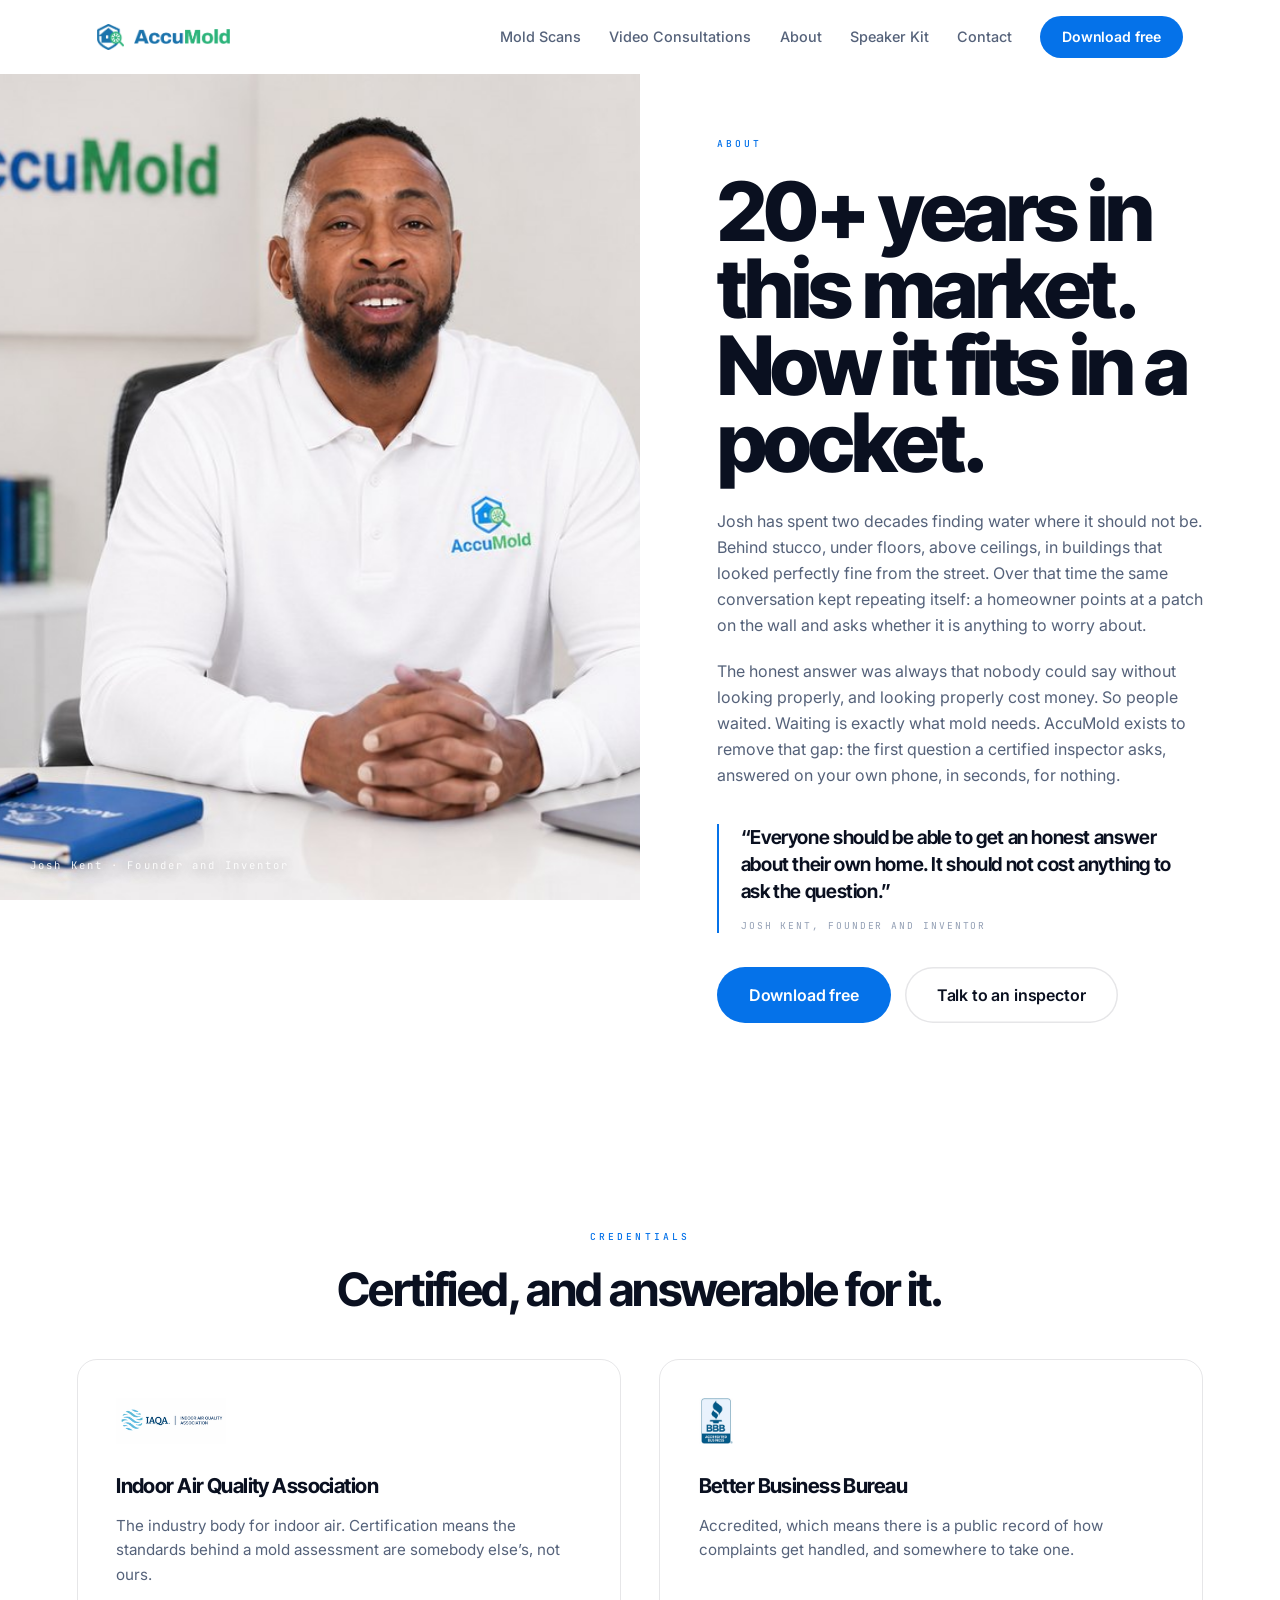
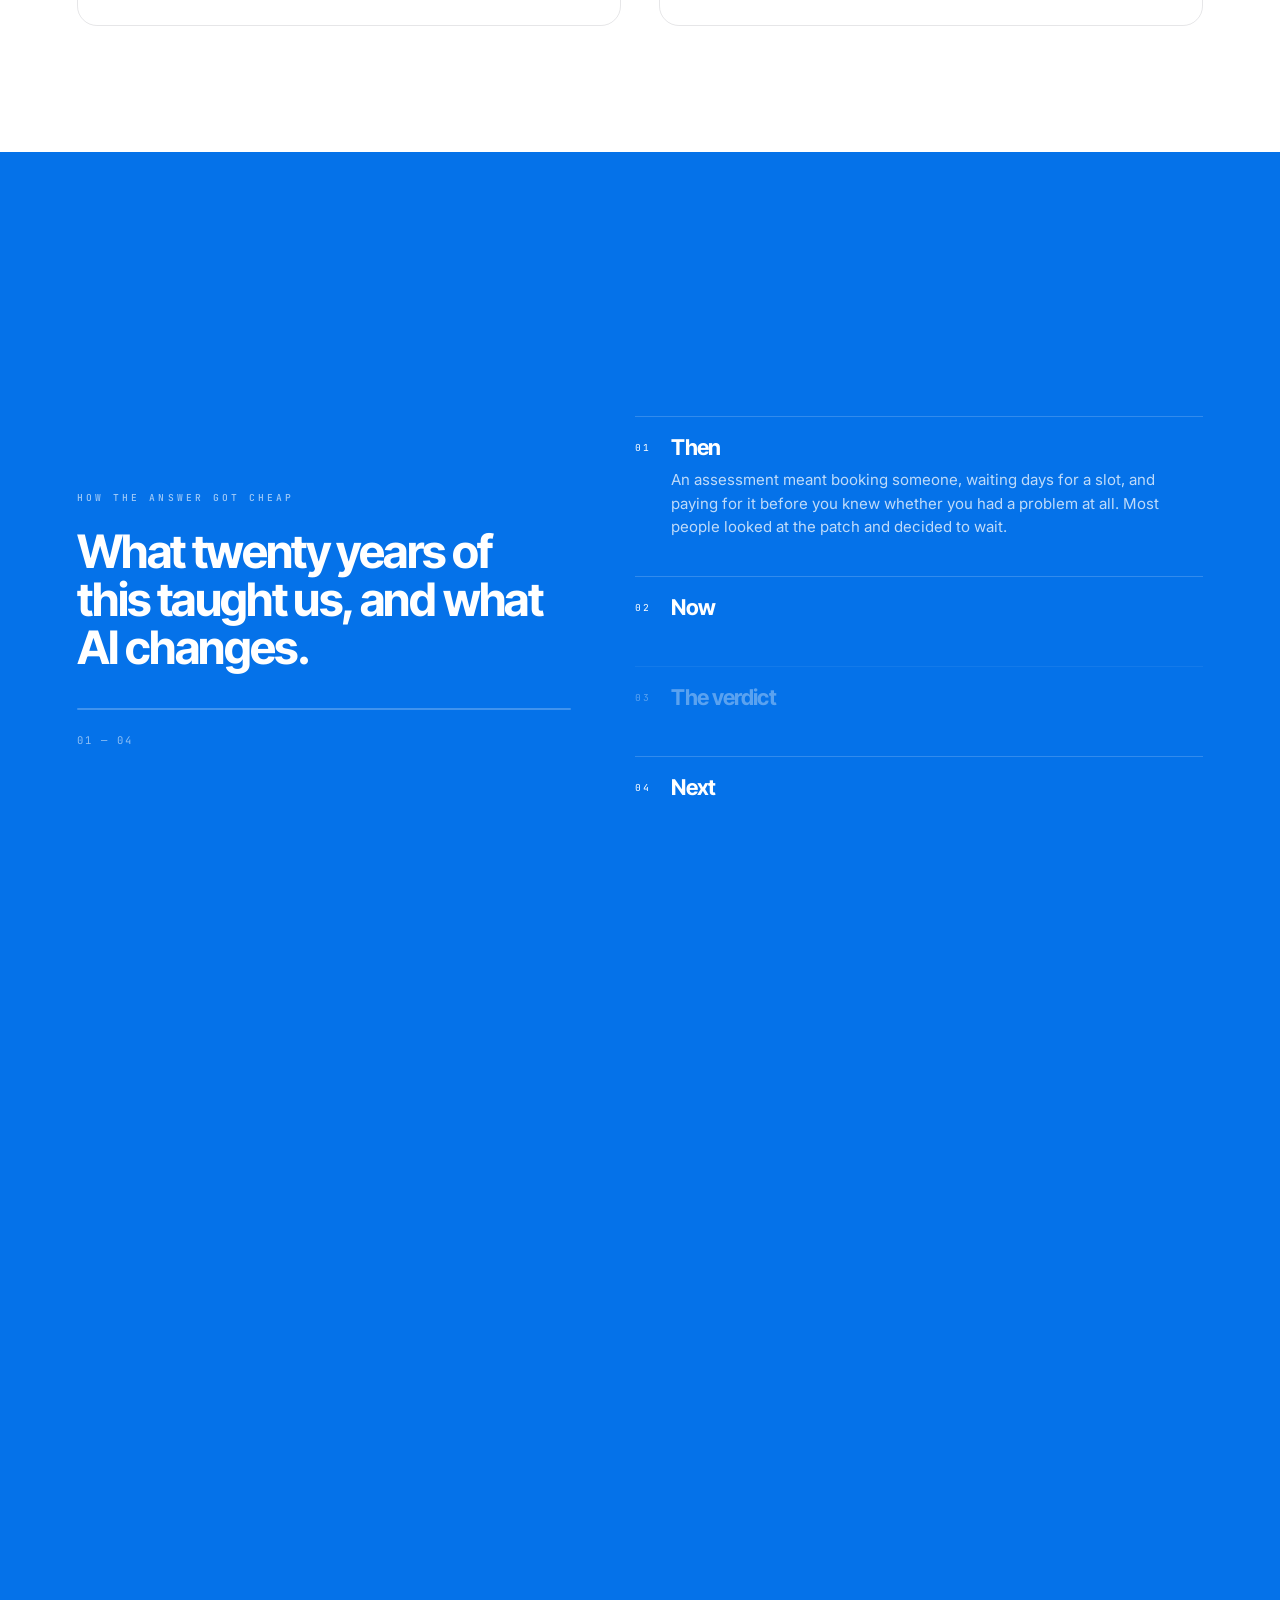
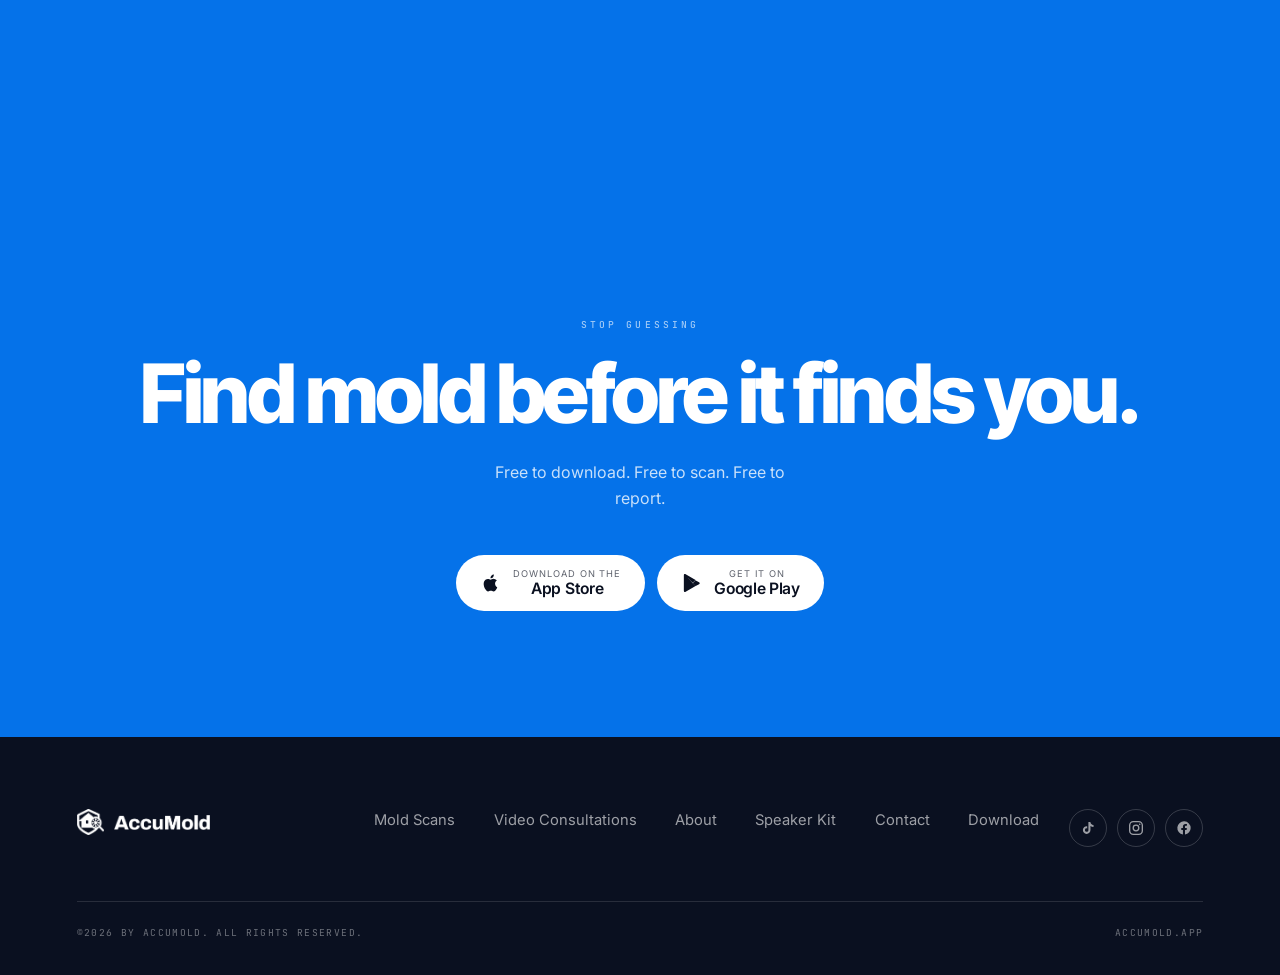
==== commit 47243dad: "Give Contact its own page, with the FAQ under it The form and the Worth knowing accordion were both " ====
--- a/about.html
+++ b/about.html
@@ -9,7 +9,7 @@
 <link rel="preconnect" href="https://fonts.googleapis.com">
 <link rel="preconnect" href="https://fonts.gstatic.com" crossorigin>
 <link href="https://fonts.googleapis.com/css2?family=Inter:wght@400;500;600;700;800&family=Inter+Tight:wght@600;700;800&family=JetBrains+Mono:wght@400;500&display=swap" rel="stylesheet">
-<link rel="stylesheet" href="css/v2.css?v=127">
+<link rel="stylesheet" href="css/v2.css?v=128">
 <script>
 /* Set before the loader can paint, so a repeat page hides it with no flash.
    sessionStorage, not localStorage: once per visit, and a person coming back
@@ -83,6 +83,7 @@
       <a href="consultations.html">Video Consultations</a>
       <a href="about.html">About</a>
       <a href="speaker-kit.html">Speaker Kit</a>
+      <a href="contact.html">Contact</a>
       <a class="b" href="index.html#get">Download free</a>
     </nav>
   </div>
@@ -225,6 +226,7 @@
         <a href="consultations.html">Video Consultations</a>
         <a href="about.html">About</a>
         <a href="speaker-kit.html">Speaker Kit</a>
+        <a href="contact.html">Contact</a>
         <a href="index.html#get">Download</a>
       </nav>
       <div class="socials">
@@ -240,6 +242,6 @@
   </div>
 </footer>
 
-<script src="js/v2.js?v=127"></script>
+<script src="js/v2.js?v=128"></script>
 </body>
 </html>
